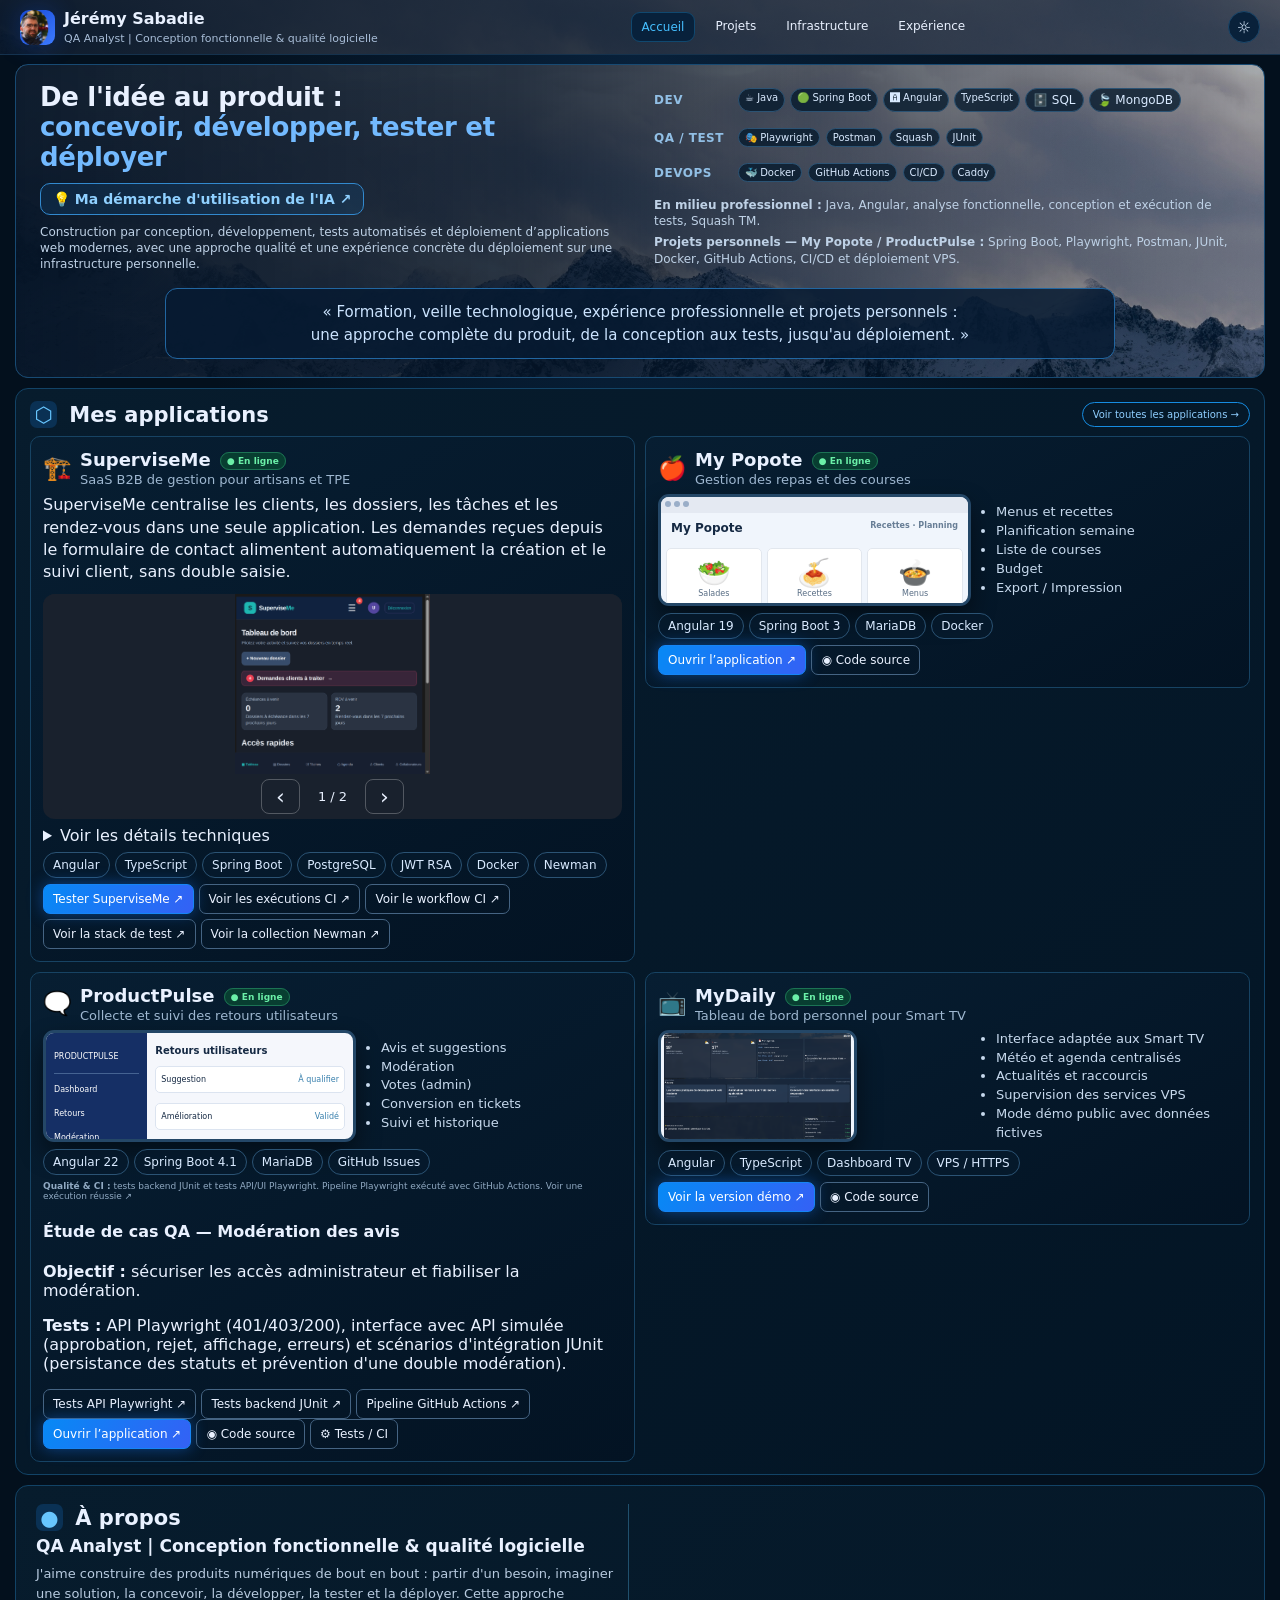
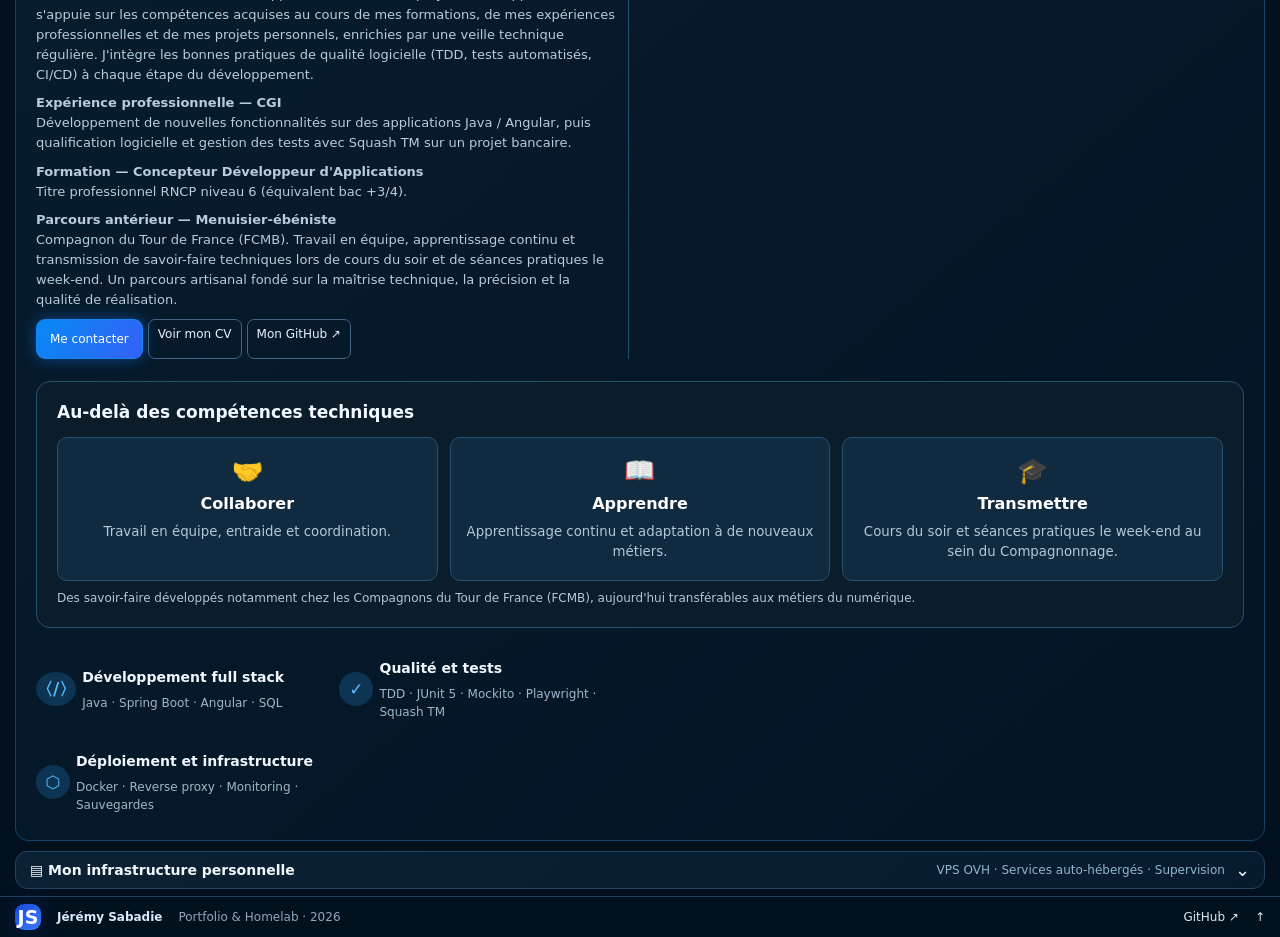
==== index.html @ 5abe95e7 "feat: add styled Formspree contact form" ====
<!doctype html>
<html lang="fr">

<head>
    <meta charset="utf-8">
    <meta name="viewport" content="width=device-width, initial-scale=1">
    <title>Jérémy Sabadie · Portfolio & Homelab</title>
    <link rel="stylesheet" href="style.css">
</head>

<body>

    <!-- ==================== EN-TÊTE ==================== -->

    <header class="top">

        <a class="identity" href="#accueil">
            <b class="logo"><img src="assets/photo-cv.png" alt="Portrait de Jérémy Sabadie" style="display:block;width:100%;height:100%;object-fit:cover;border-radius:inherit"></b>
            <span>
                <strong>Jérémy Sabadie</strong>
                <small>QA Analyst | Conception fonctionnelle &amp; qualité logicielle</small>
            </span>
        </a>

        <nav>
            <a class="active" href="#accueil">Accueil</a>
            <a href="#projets">Projets</a>
            <a href="#infra">Infrastructure</a>
            <a href="#apropos">Expérience</a>
        </nav>

        <button id="theme" class="theme"
                aria-label="Changer le thème">☼</button>

    </header>

    <main>

        <!-- ==================== PRÉSENTATION ==================== -->

        <section id="accueil" class="hero">

            <div class="hero-copy"><div class="hero-intro">

                <h1>
    De l'idée au produit :<br>
    <em>concevoir, développer, tester et déployer</em>
</h1>

<button type="button" class="ai-policy-link" id="open-ai-policy">
    💡 Ma démarche d'utilisation de l'IA ↗
</button>


                <p>
                    Construction par conception, développement, tests automatisés
                    et déploiement d’applications web modernes, avec une approche
                    qualité et une expérience concrète du déploiement sur une infrastructure personnelle.
                </p>


            </div></div>

<div class="hero-expertise">
<div class="skills-groups">

    <div class="skills-row">
        <strong>DEV</strong>
        <div class="chips">
            <span>☕ Java</span>
            <span>🟢 Spring Boot</span>
            <span>🅰 Angular</span>
            <span>TypeScript</span>
        <span class="chip">🗄️ SQL</span><span class="chip">🍃 MongoDB</span></div>
    </div>

    <div class="skills-row">
        <strong>QA / TEST</strong>
        <div class="chips">
            <span>🎭 Playwright</span>
            <span>Postman</span>
            <span>Squash</span>
            <span>JUnit</span>
        </div>
    </div>

    <div class="skills-row">
        <strong>DEVOPS</strong>
        <div class="chips">
            <span>🐳 Docker</span>
            <span>GitHub Actions</span>
            <span>CI/CD</span>
            <span>Caddy</span>
        </div>
    </div>

</div>

                <div class="skills-context"><p><strong>En milieu professionnel :</strong> Java, Angular, analyse fonctionnelle, conception et exécution de tests, Squash TM.</p><p><strong>Projets personnels — My Popote / ProductPulse :</strong> Spring Boot, Playwright, Postman, JUnit, Docker, GitHub Actions, CI/CD et déploiement VPS.</p></div>
</div>

            <blockquote>
    « Formation, veille technologique, expérience professionnelle et projets personnels : une approche complète du produit, de la conception aux tests, jusqu'au déploiement. »
</blockquote>

        </section>

        <!-- ==================== APPLICATIONS ==================== -->

        <section id="projets" class="panel">

            <div class="section-head">

                <h2>
                    <span class="symbol">⬡</span>
                    Mes applications
                </h2>

                <a class="outline" href="#projets">
                    Voir toutes les applications →
                </a>

            </div>

            <div class="projects">

                <!-- ---------- SUPERVISEME ---------- -->

                <article class="project superviseme-project">

                    <div class="project-title">
                        <span class="project-icon">🏗️</span>
                        <div>
                            <h3>SuperviseMe <span class="status">● En ligne</span></h3>
                            <p>SaaS B2B de gestion pour artisans et TPE</p>
                        </div>
                    </div>

                    <p class="superviseme-description">
                        SuperviseMe centralise les clients, les dossiers,
                        les tâches et les rendez-vous dans une seule application.
                        Les demandes reçues depuis le formulaire de contact
                        alimentent automatiquement la création et le suivi client,
                        sans double saisie.
                    </p>

                    <div class="superviseme-carousel"
                         aria-label="Captures de SuperviseMe">

                        <div class="superviseme-slides">
                            <img src="superviseme-dashboard.png"
                                 alt="Tableau de bord SuperviseMe avec notifications et demandes clients"
                                 loading="lazy">

                            <img src="superviseme-kanban.png"
                                 alt="Suivi Kanban des dossiers SuperviseMe"
                                 loading="lazy">
                        </div>

                        <div class="superviseme-carousel-controls">
                            <button type="button" class="superviseme-prev"
                                    aria-label="Capture précédente">‹</button>
                            <span class="superviseme-counter">1 / 2</span>
                            <button type="button" class="superviseme-next"
                                    aria-label="Capture suivante">›</button>
                        </div>
                    </div>

                    <div class="project-content">
                        <details class="superviseme-details">
    <summary>Voir les détails techniques</summary>
                            <strong>Fonctionnalités</strong>
                            <ul>
                                <li>Gestion des clients, dossiers et tâches</li>
                                <li>Kanban et suivi des activités</li>
                                <li>Collaborateurs, affectations et agenda</li>
                                <li>Notifications et demandes de contact</li>
                                <li>Création automatique des fiches clients depuis le formulaire</li>
                            </ul>

                            <strong>Méthodologie et qualité</strong>
                            <ul>
                                <li>Approche Mobile First</li>
                                <li>TDD et tests unitaires avec JUnit / Mockito</li>
                                <li>CI GitHub Actions : tests automatisés et intégration Docker</li>
                            </ul>

                            <strong>Architecture et sécurité</strong>
                            <ul>
                                <li>Architecture hexagonale et Repository Pattern</li>
                                <li>Master-Detail View</li>
                                <li>Authentification JWT RSA et gestion des rôles</li>
                            </ul>
                        </details>
                    </div>

                    <div class="chips">
                        <span>Angular</span>
                        <span>TypeScript</span>
                        <span>Spring Boot</span>
                        <span>PostgreSQL</span>
                        <span>JWT RSA</span>
                        <span>Docker</span>
                        <span>Newman</span>
                    </div>

                    <div class="actions">
                        <a class="primary"
                           href="https://demo.superviseme.atelier-du-dev.fr/login"
                           target="_blank" rel="noopener noreferrer">
                            Tester SuperviseMe ↗
                        </a>

                        <a href="https://github.com/Jeremy-Sabadie/SuperviseMe/actions"
                           target="_blank" rel="noopener noreferrer">
                            Voir les exécutions CI ↗
                        </a>

                        <a href="https://github.com/Jeremy-Sabadie/SuperviseMe/blob/develop/.github/workflows/ci.yml"
                           target="_blank" rel="noopener noreferrer">
                            Voir le workflow CI ↗
                        </a>

                        <a href="https://github.com/Jeremy-Sabadie/SuperviseMe/blob/develop/compose.ci.yaml"
                           target="_blank" rel="noopener noreferrer">
                            Voir la stack de test ↗
                        </a>
                        <a href="https://github.com/Jeremy-Sabadie/SuperviseMe/blob/develop/tests/newman/superviseme.postman_collection.json"
                           target="_blank" rel="noopener noreferrer">
                            Voir la collection Newman ↗
                        </a>
                    </div>

                </article>

<!-- ---------- MY POPOTE ---------- -->

                <article class="project">

                    <div class="project-title">

                        <span class="project-icon">🍎</span>

                        <div>
                            <h3>
                                My Popote
                                <span class="status">● En ligne</span>
                            </h3>
                            <p>Gestion des repas et des courses</p>
                        </div>

                    </div>

                    <div class="project-content">

                        <div class="preview popote">

                            <div class="fakebar">
                                <i></i>
                                <i></i>
                                <i></i>
                            </div>

                            <div class="fake-title">
                                My Popote
                                <span>Recettes · Planning</span>
                            </div>

                            <div class="food-grid">

                                <div>
                                    🥗
                                    <small>Salades</small>
                                </div>

                                <div>
                                    🍝
                                    <small>Recettes</small>
                                </div>

                                <div>
                                    🍲
                                    <small>Menus</small>
                                </div>

                            </div>

                            <div class="fake-line"></div>
                            <div class="fake-line short"></div>

                        </div>

                        <ul>
                            <li>Menus et recettes</li>
                            <li>Planification semaine</li>
                            <li>Liste de courses</li>
                            <li>Budget</li>
                            <li>Export / Impression</li>
                        </ul>

                    </div>

                    <div class="chips">
                        <span>Angular 19</span>
                        <span>Spring Boot 3</span>
                        <span>MariaDB</span>
                        <span>Docker</span>
                    </div>



                <div class="actions">

                        <a
                            class="primary"
                            href="https://my-popote.duckdns.org"
                            target="_blank"
                            rel="noopener"
                        >
                            Ouvrir l’application ↗
                        </a>

                        <a
                            href="https://github.com/Jeremy-Sabadie/my_popote"
                            target="_blank"
                            rel="noopener"
                        >
                            ◉ Code source
                        </a>

                    </div>

                </article>

                <!-- ---------- PRODUCTPULSE ---------- -->

                <article class="project">

                    <div class="project-title">

                        <span class="project-icon">🗨️</span>

                        <div>
                            <h3>
                                ProductPulse
                                <span class="status">● En ligne</span>
                            </h3>
                            <p>Collecte et suivi des retours utilisateurs</p>
                        </div>

                    </div>

                    <div class="project-content">

                        <div class="preview pulse">

                            <aside>
                                PRODUCTPULSE
                                <hr>
                                Dashboard<br>
                                Retours<br>
                                Modération<br>
                                Tickets
                            </aside>

                            <div class="pulse-main">

                                <strong>Retours utilisateurs</strong>

                                <div class="pulse-item">
                                    Suggestion
                                    <span>À qualifier</span>
                                </div>

                                <div class="pulse-item">
                                    Amélioration
                                    <span>Validé</span>
                                </div>

                                <div class="pulse-item">
                                    Signalement
                                    <span>À traiter</span>
                                </div>

                            </div>

                        </div>

                        <ul>
                            <li>Avis et suggestions</li>
                            <li>Modération</li>
                            <li>Votes (admin)</li>
                            <li>Conversion en tickets</li>
                            <li>Suivi et historique</li>
                        </ul>

                    </div>

                    <div class="chips">
                        <span>Angular 22</span>
                        <span>Spring Boot 4.1</span>
                        <span>MariaDB</span>
                        <span>GitHub Issues</span>
                    </div>

                                        <p class="note">
                        <strong>Qualité &amp; CI :</strong>
                        tests backend JUnit et tests API/UI Playwright.
                        Pipeline Playwright exécuté avec GitHub Actions.
                        <a href="https://github.com/Jeremy-Sabadie/productPulse/actions/runs/40211682278"
                           target="_blank" rel="noopener noreferrer">
                            Voir une exécution réussie ↗
                        </a>
                    </p>

<div id="productpulse-qa-case">
    <h4>Étude de cas QA — Modération des avis</h4>
    <p><strong>Objectif :</strong> sécuriser les accès administrateur et fiabiliser la modération.</p>
    <p><strong>Tests :</strong> API Playwright (401/403/200), interface avec API simulée
    (approbation, rejet, affichage, erreurs) et scénarios d'intégration JUnit
    (persistance des statuts et prévention d'une double modération).</p>
</div>

<div class="actions" id="productpulse-qa-proofs">
    <a href="https://github.com/Jeremy-Sabadie/productPulse/blob/main/frontEnd/tests/api/feedback-admin.spec.ts" target="_blank" rel="noopener noreferrer">Tests API Playwright ↗</a>
    <a href="https://github.com/Jeremy-Sabadie/productPulse/blob/main/backend/src/test/java/com/product_pulse/product_pulseAPI/feedback/service/FeedbackServiceTest.java" target="_blank" rel="noopener noreferrer">Tests backend JUnit ↗</a>
    <a href="https://github.com/Jeremy-Sabadie/productPulse/blob/develop/.github/workflows/playwright.yml" target="_blank" rel="noopener noreferrer">Pipeline GitHub Actions ↗</a>
</div>

                    <div class="actions">

                        <a
                            class="primary"
                            href="https://my-popote.duckdns.org/productpulse/"
                            target="_blank"
                            rel="noopener"
                        >
                            Ouvrir l’application ↗
                        </a>

                        <a
                            href="https://github.com/Jeremy-Sabadie/productPulse"
                            target="_blank"
                            rel="noopener"
                        >
                            ◉ Code source
                        </a>

                        <a
                            href="https://github.com/Jeremy-Sabadie/productPulse/actions"
                            target="_blank"
                            rel="noopener"
                        >
                            ⚙ Tests / CI
                        </a>

                    </div>

                </article>

                <!-- ---------- MYDAILY ---------- -->

                <article class="project">
                    <div class="project-title">
                        <span class="project-icon">📺</span>
                        <div>
                            <h3>
                                MyDaily
                                <span class="status">● En ligne</span>
                            </h3>
                            <p>Tableau de bord personnel pour Smart TV</p>
                        </div>
                    </div>

                    <div class="project-content">
                        <div class="preview mydaily-preview">
                            <img
                                src="assets/mydaily-preview.png"
                                alt="Capture du tableau de bord MyDaily en mode démonstration"
                                loading="lazy"
                            >
                        </div>

                        <ul>
                            <li>Interface adaptée aux Smart TV</li>
                            <li>Météo et agenda centralisés</li>
                            <li>Actualités et raccourcis</li>
                            <li>Supervision des services VPS</li>
                            <li>Mode démo public avec données fictives</li>
                        </ul>
                    </div>

                    <div class="chips">
                        <span>Angular</span>
                        <span>TypeScript</span>
                        <span>Dashboard TV</span>
                        <span>VPS / HTTPS</span>
                    </div>

                    <div class="actions">
                        <a class="primary"
                           href="https://my-home-vps.duckdns.org/my-daily/demo/"
                           target="_blank"
                           rel="noopener">
                            Voir la version démo ↗
                        </a>

                        <a href="https://github.com/Jeremy-Sabadie/My_daily"
                           target="_blank"
                           rel="noopener">
                            ◉ Code source
                        </a>
                    </div>
                </article>

            </div>

        </section>

        <!-- ==================== À PROPOS ==================== -->

        <section id="apropos" class="panel about">

            <div>

                <h2>
                    <span class="symbol">●</span>
                    À propos
                </h2>

                <h3>QA Analyst | Conception fonctionnelle &amp; qualité logicielle</h3>

                <p>
                    J'aime construire des produits numériques de bout en bout :
                    partir d'un besoin, imaginer une solution, la concevoir,
                    la développer, la tester et la déployer.

                    Cette approche s'appuie sur les compétences acquises au cours
                    de mes formations, de mes expériences professionnelles et
                    de mes projets personnels, enrichies par une veille
                    technique régulière.

                    J'intègre les bonnes pratiques de qualité logicielle
                    (TDD, tests automatisés, CI/CD) à chaque étape
                    du développement.
                </p>

                <p>
                    <strong>Expérience professionnelle — CGI</strong><br>
                    Développement de nouvelles fonctionnalités sur des applications Java / Angular,
                    puis qualification logicielle et gestion des tests
                    avec Squash TM sur un projet bancaire.
                </p>

                <p>
                    <strong>Formation — Concepteur Développeur d'Applications</strong><br>
                    Titre professionnel RNCP niveau 6 (équivalent bac +3/4).
                </p>

                <p>
                    <strong>Parcours antérieur — Menuisier-ébéniste</strong><br>
                    Compagnon du Tour de France (FCMB).
    Travail en équipe, apprentissage continu et transmission
    de savoir-faire techniques lors de cours du soir
    et de séances pratiques le week-end.
                    Un parcours artisanal fondé sur la maîtrise technique,
                    la précision et la qualité de réalisation.
                </p>

                <div class="actions">
<button type="button" class="primary contact-trigger" id="open-contact">
    Me contacter
</button>
<a href="cv.html">Voir mon CV</a>

                    <a
                        href="https://github.com/Jeremy-Sabadie"
                        target="_blank"
                        rel="noopener"
                    >
                        Mon GitHub ↗
                    </a>

                </div>



            </div>

            <!-- ---------- COMPÉTENCES HUMAINES ---------- -->
<section class="human-skills">
  <h3>Au-delà des compétences techniques</h3>
  <div class="human-skills-grid">
    <article>
      <span class="human-icon">🤝</span>
      <strong>Collaborer</strong>
      <small>Travail en équipe, entraide et coordination.</small>
    </article>
    <article>
      <span class="human-icon">📖</span>
      <strong>Apprendre</strong>
      <small>Apprentissage continu et adaptation à de nouveaux métiers.</small>
    </article>
    <article>
      <span class="human-icon">🎓</span>
      <strong>Transmettre</strong>
      <small>Cours du soir et séances pratiques le week-end au sein du Compagnonnage.</small>
    </article>
  </div>
  <p>Des savoir-faire développés notamment chez les Compagnons du Tour de France (FCMB), aujourd'hui transférables aux métiers du numérique.</p>
</section>

<!-- ---------- COMPÉTENCES ET MÉTHODE ---------- -->

            <div class="method">

                <div>
                    <b>〈/〉</b>
                    <p>
                        <strong>Développement full stack</strong>
                        <small>Java · Spring Boot · Angular · SQL</small>
                    </p>
                </div>

                <div>
                    <b>✓</b>
                    <p>
                        <strong>Qualité et tests</strong>
                        <small>
                            TDD · JUnit 5 · Mockito · Playwright · Squash TM
                        </small>
                    </p>
                </div>

                <div>
                    <b>⬡</b>
                    <p>
                        <strong>Déploiement et infrastructure</strong>
                        <small>
                            Docker · Reverse proxy · Monitoring · Sauvegardes
                        </small>
                    </p>
                </div>

              

            </div>

        </section>

        <!-- ==================== INFRASTRUCTURE REPLIABLE ==================== -->

        <details id="infra" class="infra-details">

            <summary class="infra-toggle">
                <span class="infra-toggle-label">
                    ▤ Mon infrastructure personnelle
                </span>
                <span class="infra-toggle-hint">
                    VPS OVH · Services auto-hébergés · Supervision
                </span>
                <span class="infra-toggle-chevron" aria-hidden="true">⌄</span>
            </summary>

            <!-- ==================== INFRASTRUCTURE ==================== -->

            <section class="panel">

                <div class="section-head">

                    <div>
                        <h2>
                            <span class="symbol">▤</span>
                            Mon infrastructure
                        </h2>

                        <p>
                            VPS OVH — Services auto-hébergés et supervision
                        </p>
                    </div>

                    <span class="outline muted-btn">
                        Infrastructure personnelle
                    </span>

                </div>

                <div class="services">

                    <div>
                        <b>🏗️</b>
                        <strong>SuperviseMe</strong>
                        <small>SaaS artisans · Docker</small>
                    </div>


                    <div>
                        <b>☁</b>
                        <strong>MyTransfert</strong>
                        <small>SFTPGo</small>
                    </div>

                    <div>
                        <b>▦</b>
                        <strong>Rappel RDV</strong>
                        <small>:8083</small>
                    </div>

                    <div>
                        <b>🤖</b>
                        <strong>IA locale</strong>
                        <small>:8087</small>
                    </div>

                    <div>
                        <b>▤</b>
                        <strong>Paperless</strong>
                        <small>:8085</small>
                    </div>

                    <div>
                        <b>◉</b>
                        <strong>Monitoring</strong>
                        <small>Uptime Kuma</small>
                    </div>

                    <div>
                        <b>➤</b>
                        <strong>Notifications</strong>
                        <small>ntfy</small>
                    </div>

                    <div>
                        <b>▣</b>
                        <strong>Administration</strong>
                        <small>Portainer</small>
                    </div>

                </div>

            </section>

            <!-- ==================== INFRASTRUCTURE & SUPERVISION ==================== -->

            <div class="system-grid">
                <section class="panel">
                    <h3>⚙ Infrastructure &amp; supervision</h3>
                    <p class="note">
                        Infrastructure personnelle auto-hébergée sur un VPS OVH,
                        avec déploiement, supervision et sauvegardes.
                    </p>

                    <div class="availability">
                        <div>
                            <b>🖥️</b>
                            <strong>Infrastructure</strong>
                            <small>VPS OVH · Docker · Reverse proxy HTTPS</small>
                        </div>

                        <div>
                            <b>📡</b>
                            <strong>Supervision</strong>
                            <small>Uptime Kuma · Surveillance des services</small>
                        </div>

                        <div>
                            <b>💾</b>
                            <strong>Sauvegardes</strong>
                            <small>Sauvegardes automatisées des bases de données</small>
                        </div>
                    </div>
                </section>
            </div>

        </details>

    </main>

    <!-- ==================== PIED DE PAGE ==================== -->

    <footer>

        <b class="logo">JS</b>

        <strong>Jérémy Sabadie</strong>

        <span>Portfolio & Homelab · 2026</span>

        <a
            href="https://github.com/Jeremy-Sabadie"
            target="_blank"
            rel="noopener"
        >
            GitHub ↗
        </a>

        <a href="#accueil">↑</a>

    </footer>

<!-- Fenêtre popup : politique d'utilisation de l'IA -->
<dialog id="ai-policy-modal" class="ai-modal"
        aria-labelledby="ai-modal-title">

    <div class="ai-modal-header">
        <h2 id="ai-modal-title">
            💡 Ma démarche d'utilisation de l'IA
        </h2>

        <button type="button"
                class="ai-modal-close"
                id="close-ai-policy"
                aria-label="Fermer la fenêtre">
            ✕
        </button>
    </div>

    <p class="ai-modal-subtitle">
        Transparence sur la réalisation de mes projets
    </p>

   <p class="ai-modal-text">
    En complément des compétences acquises au cours de mes formations,
    expériences professionnelles et projets personnels, j’utilise l’IA
    comme assistant pour gagner en productivité et continuer à progresser.

    L’IA intervient sous ma direction et ma responsabilité :
    je conserve la maîtrise de la conception, des décisions techniques,
    de la vérification du code, des tests et de la sécurité.
</p>

    <div class="ai-modal-footer">
        <button type="button"
                class="ai-modal-dismiss"
                id="dismiss-ai-policy">
            Fermer
        </button>
    </div>
</dialog>


<!-- Formulaire de contact -->
<dialog id="contact-modal" class="contact-modal"
        aria-labelledby="contact-modal-title">
  <div class="contact-modal-header">
    <div>
      <h2 id="contact-modal-title">Me contacter</h2>
      <p>Une opportunité professionnelle ? Échangeons !</p>
    </div>
    <button type="button" id="close-contact"
            class="contact-close" aria-label="Fermer">×</button>
  </div>

  <form id="portfolio-contact-form"
        action="https://formspree.io/f/xwlobnan"
        method="POST">
    <label for="contact-name">Nom et prénom *</label>
    <input id="contact-name" name="name" type="text"
           autocomplete="name" required maxlength="120">

    <label for="contact-email">Adresse e-mail *</label>
    <input id="contact-email" name="email" type="email"
           autocomplete="email" required maxlength="254">

    <label for="contact-company">Entreprise</label>
    <input id="contact-company" name="company" type="text"
           autocomplete="organization" maxlength="120">

    <label for="contact-message">Votre message *</label>
    <textarea id="contact-message" name="message"
              rows="5" required maxlength="5000"></textarea>

    <div class="contact-honeypot" aria-hidden="true">
      <label for="contact-website">Site web</label>
      <input id="contact-website" name="_gotcha" type="text"
             tabindex="-1" autocomplete="off">
    </div>

    <p id="contact-feedback" role="status" aria-live="polite"></p>

    <button type="submit" class="contact-submit">
      Envoyer mon message
    </button>
  </form>

  <p class="contact-privacy">
    Vos informations sont utilisées uniquement pour répondre à votre
    demande. Envoi traité par Formspree.
  </p>
</dialog>

<script src="script.js"></script>

</body>

</html>
---- style.css ----
:root {
  font-family: Inter, system-ui, -apple-system, 'Segoe UI', sans-serif;
  color: #e9f1ff;
  background: #03101d;
  scroll-behavior: smooth;
}

* { box-sizing: border-box; }

body {
  margin: 0;
  background: radial-gradient(ellipse at 50% 0, #08213b 0, #03101d 48%);
  min-height: 100vh;
}

a { color: inherit; text-decoration: none; }
button { font: inherit; }

main, .top, footer {
  max-width: 1440px;
  margin: auto;
}

.top {
  display: flex;
  align-items: center;
  justify-content: space-between;
  gap: 22px;
  padding: 20px 28px;
  border-bottom: 1px solid #15324d;
}

.identity { display: flex; gap: 15px; align-items: center; }

.logo {
  display: grid;
  place-items: center;
  background: linear-gradient(140deg, #174ad8, #3d7aff);
  box-shadow: 0 0 24px #1351f144;
  border-radius: 9px;
  width: 48px;
  height: 48px;
  font-size: 19px;
  color: #fff;
}

.identity span { display: grid; gap: 4px; }
.identity small { color: #a8bdd7; font-size: 14px; }
.top nav { display: flex; gap: 10px; }

.top nav a {
  font-size: 14px;
  padding: 12px 17px;
  border-radius: 9px;
}

.top nav a:hover, .top nav .active {
  color: #45bfff;
  background: #08213b;
  border: 1px solid #10486f;
}

.theme {
  background: #09213a;
  border: 1px solid #1a466a;
  color: #d5e7fa;
  border-radius: 50%;
  height: 42px;
  width: 42px;
  cursor: pointer;
}

main { padding: 14px 20px 0; }

.hero {
  position: relative;
  overflow: hidden;
  min-height: 300px;
  border: 1px solid #174a73;
  border-radius: 22px;
  padding: 38px 38px 26px;
  display: flex;
  align-items: center;
  justify-content: space-between;
  gap: 20px;
  background:
    linear-gradient(90deg, #061b30 0%, #08243b 38%, #09253b99 70%),
    radial-gradient(ellipse at 85% 20%, #416b91, #061426 65%);
}

.hero::before {
  content: '';
  position: absolute;
  inset: 0;
  background:
    linear-gradient(0deg, #041324cc, transparent 50%),
    linear-gradient(155deg, transparent 45%, #1d3d5d 46%, #0d263d 52%, transparent 53%),
    linear-gradient(145deg, transparent 55%, #375e7c 56%, #122f47 65%, transparent 66%);
  opacity: .75;
  pointer-events: none;
}

.hero-copy, .hero blockquote { position: relative; z-index: 1; }
.hero-copy { max-width: 650px; }

.hero h1 {
  font-size: clamp(28px, 3vw, 45px);
  line-height: 1.2;
  margin: 0 0 15px;
  letter-spacing: -1px;
}

.hero em { font-style: normal; color: #73baff; }

.hero p {
  font-size: 17px;
  line-height: 1.5;
  color: #bed1e6;
  max-width: 570px;
}

.hero blockquote {
  border: 1px solid #2166a1;
  background: #061b32d9;
  padding: 24px;
  border-radius: 12px;
  max-width: 350px;
  font-size: 16px;
  line-height: 1.6;
  margin: 80px 0 0;
  color: #cce4ff;
}

.chips {
  display: flex;
  flex-wrap: wrap;
  gap: 8px;
  margin-top: 18px;
}

.chips span {
  border: 1px solid #2b5374;
  background: #061a2dc9;
  border-radius: 22px;
  padding: 7px 11px;
  font-size: 12px;
  color: #d9eaff;
}

.panel {
  background: linear-gradient(140deg, #071c2d, #031525);
  border: 1px solid #124366;
  border-radius: 19px;
  padding: 20px;
  margin-top: 18px;
}

.section-head {
  display: flex;
  justify-content: space-between;
  align-items: center;
  gap: 20px;
  margin-bottom: 18px;
}

.section-head h2, .about h2 { margin: 0; font-size: 26px; }
.section-head p { color: #aabed5; margin: 8px 0; }

.symbol {
  display: inline-grid;
  place-items: center;
  width: 45px;
  height: 45px;
  background: #0a3154;
  border-radius: 12px;
  color: #67c6ff;
  margin-right: 10px;
}

.outline {
  border: 1px solid #168ce1;
  border-radius: 24px;
  padding: 12px 18px;
  color: #8fceff;
  font-size: 13px;
  white-space: nowrap;
}

.projects {
  display: grid;
  grid-template-columns: 1fr 1fr;
  gap: 18px;
}

.project {
  min-width: 0;
  background: linear-gradient(150deg, #071e32, #031323);
  border: 1px solid #174363;
  border-radius: 13px;
  padding: 20px;
}

.project-title { display: flex; align-items: center; gap: 17px; }
.project-icon { font-size: 42px; }
.project-title h3 { font-size: 21px; margin: 0 0 6px; }
.project-title p { margin: 0; color: #9fb8d1; }

.status {
  font-size: 11px;
  color: #6bf0a8;
  background: #083e31;
  border: 1px solid #1c7354;
  padding: 6px 10px;
  border-radius: 18px;
  margin-left: 8px;
  vertical-align: middle;
  white-space: nowrap;
}

.project-content {
  display: grid;
  grid-template-columns: 1.2fr .8fr;
  gap: 18px;
  align-items: center;
  margin: 22px 0;
}

.preview {
  border: 5px solid #244767;
  border-radius: 11px;
  height: 178px;
  background: #f0f5fc;
  color: #152943;
  overflow: hidden;
  box-shadow: 0 12px 25px #0007;
}

.fakebar {
  height: 16px;
  background: #e4e9f2;
  padding: 4px;
  display: flex;
  gap: 3px;
}

.fakebar i {
  width: 6px;
  height: 6px;
  border-radius: 50%;
  background: #9aaec8;
}

.fake-title { font-weight: 800; padding: 8px 10px; font-size: 12px; }
.fake-title span { font-size: 8px; float: right; color: #687e96; }

.food-grid {
  display: grid;
  grid-template-columns: repeat(3, 1fr);
  gap: 5px;
  padding: 5px;
}

.food-grid div {
  background: #fff;
  border: 1px solid #e2e7ee;
  border-radius: 5px;
  display: grid;
  text-align: center;
  font-size: 27px;
  padding: 8px 0;
}

.food-grid small { font-size: 8px; color: #586d84; }
.fake-line { background: #d4dce7; height: 7px; margin: 8px 10px; border-radius: 8px; }
.fake-line.short { width: 55%; }

.pulse { display: flex; background: #f5f7fc; }

.pulse aside {
  width: 33%;
  background: #152f65;
  color: white;
  padding: 12px 8px;
  font-size: 8px;
  line-height: 3;
}

.pulse aside hr { border: 0; border-top: 1px solid #456392; }
.pulse-main { flex: 1; padding: 12px 8px; font-size: 10px; }

.pulse-item {
  background: white;
  border: 1px solid #dce4f0;
  border-radius: 5px;
  margin-top: 10px;
  padding: 8px 5px;
  font-size: 8px;
}

.pulse-item span { float: right; color: #3980ad; }

.project-content ul {
  padding-left: 17px;
  margin: 0;
  color: #c7d9ed;
  line-height: 2.15;
  font-size: 13px;
}

.project .chips { margin: 14px 0; }
.actions { display: flex; flex-wrap: wrap; gap: 8px; }

.actions a, .disabled {
  padding: 12px 13px;
  border: 1px solid #456483;
  border-radius: 9px;
  font-size: 12px;
  white-space: nowrap;
}

.actions a.primary {
  background: linear-gradient(120deg, #0789f5, #3461f5);
  border-color: #1685f5;
  color: white;
  box-shadow: 0 0 16px #1375f477;
}

.disabled { opacity: .5; }

.services {
  display: grid;
  grid-template-columns: repeat(7, 1fr);
  gap: 12px;
}

.services > div {
  min-width: 0;
  border: 1px solid #1d5273;
  border-radius: 12px;
  background: #061b2e;
  min-height: 135px;
  display: flex;
  flex-direction: column;
  align-items: center;
  justify-content: center;
  gap: 7px;
  position: relative;
  text-align: center;
  padding: 8px;
}

.services > div::after {
  content: '';
  width: 8px;
  height: 8px;
  background: #35eaa2;
  border-radius: 50%;
  position: absolute;
  right: 11px;
  top: 11px;
  box-shadow: 0 0 8px #35eaa2;
}

.services b { font-size: 32px; color: #6aabff; }
.services strong { font-size: 13px; }
.services small { color: #9db6d0; }

.system-grid {
  display: grid;
  grid-template-columns: 1.2fr .8fr;
  gap: 18px;
}

.system-grid .panel { margin-top: 18px; }
.system-grid h3 { margin: 0 0 14px; }
.note { color: #90a9c2; font-size: 12px; }

.metrics, .availability {
  display: grid;
  grid-template-columns: repeat(3, 1fr);
  gap: 10px;
}

.metrics > div, .availability > div {
  background: #071d30;
  border: 1px solid #174466;
  border-radius: 10px;
  padding: 18px 12px;
  display: flex;
  flex-direction: column;
  gap: 9px;
}

.metrics strong { font-size: 12px; color: #9bb8d2; }
.metrics span { font-size: 20px; font-weight: 700; }
.metrics i { height: 6px; border-radius: 6px; background: #183e59; }
.availability > div { text-align: center; align-items: center; }
.availability b { color: #55e5b4; font-size: 25px; }
.availability small { font-size: 11px; color: #b4c7d9; }

.about {
  display: grid;
  grid-template-columns: 1.1fr 1fr;
  gap: 30px;
  padding: 30px;
}

.about > div:first-child {
  padding-right: 30px;
  border-right: 1px solid #20506d;
}

.about h3 { font-size: 19px; }
.about p { line-height: 1.6; color: #b8cbe0; }
.method { display: grid; gap: 15px; }
.method > div { display: flex; gap: 15px; align-items: center; }

.method b {
  background: #0d3452;
  color: #5cbcff;
  display: grid;
  place-items: center;
  min-width: 46px;
  height: 46px;
  border-radius: 50%;
  font-size: 23px;
}

.method p { display: grid; gap: 5px; margin: 0; }
.method strong { color: #f2f7ff; }
.method small { color: #9fb5cd; line-height: 1.5; }

footer {
  padding: 22px 28px;
  display: flex;
  align-items: center;
  gap: 16px;
  color: #dbeafa;
  border-top: 1px solid #1b405d;
  margin-top: 18px;
  font-size: 12px;
}

footer .logo { width: 40px; height: 40px; }
footer span { color: #8da7c1; }
footer a:first-of-type { margin-left: auto; }
body.light { filter: invert(.88) hue-rotate(170deg); }

/* Tablette */
@media (max-width: 1100px) {
  .projects { grid-template-columns: 1fr; }
  .services { grid-template-columns: repeat(4, 1fr); }
}

/* Mobile */
@media (max-width: 720px) {
  .top { padding: 14px; flex-wrap: wrap; }
  .top nav { order: 3; width: 100%; overflow: auto; }
  .top nav a { padding: 9px; }
  .hero { padding: 26px 20px; display: block; }
  .hero blockquote { margin: 24px 0 0; }
  .hero p { font-size: 15px; }
  .section-head { align-items: flex-start; flex-direction: column; }
  .projects, .system-grid, .about { grid-template-columns: 1fr; }
  .project-content { grid-template-columns: 1fr; }
  .preview { height: 210px; }
  .services { grid-template-columns: repeat(2, 1fr); }
  .about > div:first-child {
    border-right: 0;
    border-bottom: 1px solid #20506d;
    padding: 0 0 22px;
  }
  footer { flex-wrap: wrap; }
  .section-head h2 { font-size: 23px; }
}

/* =====================================================
   DASHBOARD COMPACT — ÉCRANS PC
   Seuil corrigé pour les écrans dès 1101px
   ===================================================== */

@media (min-width: 1101px) {
  .top {
    max-width: 1600px;
    padding: 9px 20px;
    gap: 12px;
  }

  .top .logo {
    width: 35px;
    height: 35px;
    font-size: 14px;
  }

  .identity { gap: 9px; }
  .identity small { font-size: 11px; }
  .top nav a { padding: 7px 10px; font-size: 12px; }
  .theme { width: 32px; height: 32px; }

  main {
    max-width: 1600px;
    padding: 9px 15px 0;
    display: grid;
    grid-template-columns: minmax(0, 1fr) minmax(0, .95fr);
    gap: 9px;
    align-items: stretch;
  }

  main > * { min-width: 0; }

  .hero {
    grid-column: 1 / -1;
    min-height: 0;
    padding: 12px 20px;
    border-radius: 13px;
    gap: 12px;
  }

  .hero-copy { max-width: 1100px; }

  .hero h1 {
    font-size: clamp(19px, 1.7vw, 28px);
    line-height: 1.14;
    margin: 0 0 4px;
    letter-spacing: -.3px;
  }

  .hero p {
    font-size: 11px;
    line-height: 1.35;
    margin: 4px 0;
    max-width: none;
  }

  .hero blockquote {
    margin: 0;
    padding: 9px 12px;
    max-width: 285px;
    font-size: 11px;
    line-height: 1.4;
  }

  .chips { gap: 5px; margin-top: 7px; }
  .chips span { padding: 4px 8px; font-size: 10px; }

  .panel {
    margin: 0;
    padding: 10px 13px;
    border-radius: 13px;
  }

  .section-head { gap: 9px; margin-bottom: 8px; }
  .section-head h2, .about h2 { font-size: 17px; }
  .section-head p { font-size: 10px; margin: 3px 0; }

  .symbol {
    width: 27px;
    height: 27px;
    border-radius: 7px;
    margin-right: 5px;
  }

  .outline { padding: 6px 10px; font-size: 10px; }

  /* Projets côte à côte */
  #projets { grid-column: 1 / -1; }

  .projects {
    grid-template-columns: repeat(2, minmax(0, 1fr));
    gap: 9px;
  }

  .project { padding: 10px; border-radius: 10px; }
  .project-title { gap: 8px; }
  .project-icon { font-size: 23px; }
  .project-title h3 { font-size: 15px; margin-bottom: 2px; }
  .project-title p { font-size: 10px; }

  .status {
    font-size: 9px;
    padding: 3px 6px;
    margin-left: 3px;
  }

  .project-content {
    gap: 10px;
    margin: 9px 0;
    grid-template-columns: 1.1fr .9fr;
  }

  .preview { height: 112px; border-width: 3px; }

  .project-content ul {
    font-size: 10px;
    line-height: 1.7;
    padding-left: 15px;
  }

  .project .chips { margin: 7px 0; }
  .actions { gap: 5px; }

  .actions a, .disabled {
    padding: 6px 8px;
    font-size: 10px;
    border-radius: 7px;
  }

  /* Infrastructure */
  #infra { grid-column: 1 / -1; }

  .services {
    grid-template-columns: repeat(4, minmax(0, 1fr));
    gap: 5px;
  }

  .services > div {
    min-height: 61px;
    gap: 2px;
    padding: 4px;
    border-radius: 8px;
  }

  .services > div::after {
    width: 5px;
    height: 5px;
    top: 5px;
    right: 5px;
  }

  .services b { font-size: 17px; }
  .services strong { font-size: 10px; }
  .services small { font-size: 9px; }

  /* Supervision */
  .system-grid {
    grid-template-columns: repeat(2, minmax(0, 1fr));
    gap: 8px;
  }

  .system-grid .panel { margin: 0; padding: 10px; }
  .system-grid h3 { font-size: 12px; margin: 0 0 6px; }
  .note { font-size: 9px; margin: 4px 0; }

  .metrics, .availability {
    grid-template-columns: 1fr;
    gap: 4px;
  }

  .metrics > div, .availability > div {
    padding: 5px 8px;
    gap: 2px;
    border-radius: 7px;
  }

  .metrics strong, .availability small { font-size: 9px; }
  .metrics span, .availability b { font-size: 14px; }
  .metrics i { height: 3px; }

  /* Expérience et démarche */
  #apropos {
    grid-column: 1 / -1;
    padding: 10px 14px;
    gap: 14px;
    grid-template-columns: 1fr 1fr;
  }

  .about > div:first-child { padding-right: 12px; }
  .about h3 { font-size: 13px; margin: 5px 0; }

  .about p {
    font-size: 10px;
    line-height: 1.35;
    margin: 4px 0;
  }

  .method {
    grid-template-columns: repeat(2, minmax(0, 1fr));
    gap: 6px;
  }

  .method > div { gap: 6px; }

  .method b {
    min-width: 25px;
    height: 25px;
    font-size: 13px;
  }

  .method strong { font-size: 10px; }
  .method small { font-size: 9px; line-height: 1.2; }

  footer {
    max-width: 1600px;
    margin-top: 7px;
    padding: 7px 15px;
  }

  footer .logo { width: 26px; height: 26px; }
}

/* =====================================================
   INFRASTRUCTURE PERSONNELLE REPLIABLE
   ===================================================== */

.infra-details {
  min-width: 0;
  margin-top: 18px;
}

.infra-toggle {
  display: flex;
  align-items: center;
  gap: 14px;
  width: 100%;
  padding: 17px 22px;
  border: 1px solid #21445f;
  border-radius: 16px;
  background: linear-gradient(140deg, #0c2234, #061b2d);
  color: #f2f7fc;
  cursor: pointer;
  list-style: none;
  transition: border-color .2s, background .2s;
}

.infra-toggle::-webkit-details-marker {
  display: none;
}

.infra-toggle::marker {
  content: "";
}

.infra-toggle:hover,
.infra-toggle:focus-visible {
  border-color: #3699df;
  background: #102b42;
}

.infra-toggle:focus-visible {
  outline: 2px solid #3699df;
  outline-offset: 3px;
}

.infra-toggle-label {
  font-weight: 700;
  font-size: 1rem;
}

.infra-toggle-hint {
  margin-left: auto;
  color: #94b5cf;
  font-size: .86rem;
}

.infra-toggle-chevron {
  font-size: 1.5rem;
  line-height: 1;
  transition: transform .2s;
}

.infra-details[open] .infra-toggle-chevron {
  transform: rotate(180deg);
}

.infra-details[open] > .panel {
  margin-top: 14px;
}

.infra-details[open] > .system-grid {
  margin-top: 14px;
}

/* Version compacte sur PC */
@media (min-width: 1101px) {
  .infra-details {
    grid-column: 1 / -1;
    margin-top: 0;
  }

  .infra-toggle {
    padding: 9px 14px;
    border-radius: 12px;
    gap: 10px;
  }

  .infra-toggle-label {
    font-size: 12px;
  }

  .infra-toggle-hint {
    font-size: 10px;
  }

  .infra-toggle-chevron {
    font-size: 18px;
  }

  .infra-details[open] > .panel {
    margin-top: 9px;
  }

  .infra-details[open] > .system-grid {
    margin-top: 9px;
  }
}

/* Adaptation mobile */
@media (max-width: 720px) {
  .infra-toggle {
    padding: 14px 16px;
    flex-wrap: wrap;
    gap: 6px 12px;
  }

  .infra-toggle-hint {
    order: 3;
    width: 100%;
    margin-left: 0;
  }

  .infra-toggle-chevron {
    margin-left: auto;
  }
}

/* ============================================
   CORRECTIF LISIBILITÉ — PORTFOLIO PC
   ============================================ */

@media (min-width: 1101px) {

  /* Titres des sections */
  .section-head h2,
  .about h2 {
    font-size: 21px;
  }

  /* Présentation principale */
  .hero h1 {
    font-size: clamp(25px, 2.2vw, 34px);
    line-height: 1.2;
  }

  .hero p {
    font-size: 14px;
    line-height: 1.5;
  }

  .hero blockquote {
    font-size: 13px;
    line-height: 1.5;
  }

  /* Cartes My Popote et ProductPulse */
  .project-title h3 {
    font-size: 18px;
  }

  .project-title p {
    font-size: 13px;
  }

  .project-content ul {
    font-size: 13px;
    line-height: 1.8;
  }

  .project .chips span {
    font-size: 12px;
    padding: 5px 9px;
  }

  .actions a,
  .disabled {
    font-size: 12px;
    padding: 9px 12px;
  }

  /* Section À propos */
  .about h3 {
    font-size: 17px;
  }

  .about p {
    font-size: 13px;
    line-height: 1.55;
    margin: 8px 0;
  }

  /* Compétences et politique IA */
  .method {
    gap: 14px;
  }

  .method strong {
    font-size: 14px;
  }

  .method small {
    font-size: 12px;
    line-height: 1.5;
  }

  .method b {
    min-width: 34px;
    height: 34px;
    font-size: 17px;
  }

  /* Infrastructure repliable */
  .infra-toggle-label {
    font-size: 14px;
  }

  .infra-toggle-hint {
    font-size: 12px;
  }

  /* Espacement général */
  main {
    gap: 14px;
  }

  .panel {
    padding: 16px 18px;
  }

  .project {
    padding: 14px;
  }

  #apropos {
    padding: 18px 20px;
    gap: 22px;
  }

}


/* =====================================
   BOUTON ET POPUP — POLITIQUE IA
   ===================================== */

.ai-policy-link {
    display: inline-flex;
    align-items: center;
    margin: 12px 0;
    padding: 10px 16px;
    border: 1px solid #3289ce;
    border-radius: 10px;
    background: rgba(20, 94, 160, 0.18);
    color: #8fd0ff;
    font: inherit;
    font-size: 14px;
    font-weight: 600;
    cursor: pointer;
    transition: background .2s, border-color .2s;
}

.ai-policy-link:hover {
    background: rgba(30, 118, 195, 0.3);
    border-color: #80ceff;
}

.ai-policy-link:focus-visible {
    outline: 2px solid #8fd0ff;
    outline-offset: 3px;
}

/* Fenêtre modale */

.ai-modal {
    width: min(620px, calc(100% - 32px));
    max-height: 85vh;
    margin: auto;
    padding: 28px;
    border: 1px solid #4a9ce8;
    border-radius: 18px;
    background: #102338;
    color: #d7e8f7;
    box-shadow: 0 24px 80px rgba(0, 0, 0, .55);
    overflow-y: auto;
}

.ai-modal::backdrop {
    background: rgba(2, 10, 22, .82);
    backdrop-filter: blur(5px);
}

.ai-modal-header {
    display: flex;
    justify-content: space-between;
    align-items: flex-start;
    gap: 16px;
}

.ai-modal-header h2 {
    margin: 0;
    font-size: 22px;
    line-height: 1.3;
    color: #fff;
}

.ai-modal-close {
    flex-shrink: 0;
    padding: 7px 11px;
    border: 1px solid #345b7a;
    border-radius: 9px;
    background: #172f49;
    color: #fff;
    cursor: pointer;
}

.ai-modal-subtitle {
    margin: 12px 0 20px;
    color: #7fc8ff;
    font-size: 13px;
}

.ai-modal-text {
    margin: 0;
    font-size: 15px;
    line-height: 1.8;
}

.ai-modal-footer {
    display: flex;
    justify-content: flex-end;
    margin-top: 26px;
}

.ai-modal-dismiss {
    padding: 10px 22px;
    border: 0;
    border-radius: 9px;
    background: #2879ed;
    color: white;
    font: inherit;
    cursor: pointer;
}

.ai-modal-close:hover,
.ai-modal-dismiss:hover {
    filter: brightness(1.2);
}

@media (max-width: 600px) {
    .ai-modal {
        padding: 20px;
    }

    .ai-modal-header h2 {
        font-size: 19px;
    }

    .ai-modal-text {
        font-size: 14px;
    }
}

/* Pyrénées — bandeau supérieur du portfolio */
body:not(:has(.cv-container)) > .top {
  background:
    linear-gradient(90deg, rgba(5, 20, 38, .95), rgba(5, 20, 38, .65)),
    url("assets/pyrenees.jpg") center 45% / cover no-repeat;
}

/* Pyrénées — photographie dans l'accueil du portfolio */
/* Le bandeau conserve sa photographie définie plus haut. */

.hero {
  background:
    linear-gradient(
      90deg,
      rgba(5, 20, 38, .96) 0%,
      rgba(5, 20, 38, .85) 40%,
      rgba(5, 20, 38, .35) 100%
    ),
    url("assets/pyrenees.jpg") center 48% / cover no-repeat;
}

/* Supprime les anciens effets graphiques qui masquent la photo */
.hero::before {
  display: none;
}

/* Capture réelle MyDaily */
.mydaily-preview {
    overflow: hidden;
    padding: 0;
    aspect-ratio: 16 / 9;
}

.mydaily-preview img {
    display: block;
    width: 100%;
    height: 100%;
    object-fit: contain;
}

/* Technologies organisées par domaine */
.skills-groups {
    display: flex;
    flex-direction: column;
    gap: 10px;
    margin-top: 16px;
}

.skills-row {
    display: flex;
    align-items: center;
    gap: 12px;
}

.skills-row > strong {
    flex: 0 0 76px;
    color: #91bfe5;
    font-size: 12px;
    letter-spacing: .5px;
}

.skills-row .chips {
    display: flex;
    flex-wrap: wrap;
    gap: 8px;
    min-width: 0;
}

@media (max-width: 600px) {
    .skills-row {
        align-items: flex-start;
        flex-direction: column;
        gap: 6px;
    }

    .skills-row > strong {
        flex: none;
    }
}


/* Présentation compacte des compétences */
.hero .skills-groups {
    gap: 6px;
    margin-top: 10px;
}

.hero .skills-row {
    gap: 8px;
}

.hero .skills-row .chips {
    margin: 0;
    gap: 6px;
}

@media (max-width: 600px) {
    .hero .skills-row {
        gap: 3px;
    }

    .hero .skills-row > strong {
        margin: 0;
        line-height: 1.2;
    }

    .hero .skills-row .chips {
        gap: 5px;
    }
}

/* Responsive téléphone — mise en page sans débordement */
@media (max-width: 600px) {
    *, *::before, *::after {
        box-sizing: border-box;
    }

    html, body {
        width: 100%;
        margin: 0;
    }

    .top, main, footer {
        width: 100%;
        max-width: 100%;
        min-width: 0;
    }

    .top {
        display: flex;
        flex-wrap: wrap;
        gap: 12px;
        padding: 14px;
    }

    .top nav {
        order: 3;
        width: 100%;
        min-width: 0;
        display: flex;
        overflow-x: auto;
        gap: 8px;
    }

    .top nav a {
        flex-shrink: 0;
    }

    main > *, .panel, .hero, .hero-copy {
        min-width: 0;
        max-width: 100%;
    }

    .hero {
        display: flex;
        flex-direction: column;
        padding: 20px 16px;
        gap: 18px;
    }

    .hero h1 {
        font-size: clamp(24px, 7vw, 32px);
        line-height: 1.2;
        overflow-wrap: anywhere;
    }

    .hero-copy, .hero .skills-groups,
    .hero .skills-row .chips, .hero blockquote {
        width: 100%;
        min-width: 0;
        max-width: 100%;
    }

    .hero blockquote {
        margin: 0;
    }
}


/* FIX FINAL — affichage téléphone uniquement */
@media screen and (max-width: 720px) {
  html, body {
    width: 100%;
    max-width: 100%;
    margin: 0;
    overflow-x: clip;
  }

  *, *::before, *::after {
    box-sizing: border-box;
  }

  .top, main, footer {
    width: 100%;
    max-width: 100%;
    min-width: 0;
    margin-left: auto;
    margin-right: auto;
  }

  .top {
    display: flex;
    flex-wrap: wrap;
    padding: 12px;
  }

  .top nav {
    order: 3;
    width: 100%;
    max-width: 100%;
    overflow-x: auto;
  }

  .hero, .panel, #apropos {
    width: 100%;
    min-width: 0;
    max-width: 100%;
  }

  .hero {
    display: flex;
    flex-direction: column;
    padding: 18px 14px;
  }

  .hero-copy, .hero blockquote,
  .hero .skills-groups, .skills-row,
  .skills-row .chips {
    width: 100%;
    min-width: 0;
    max-width: 100%;
  }

  .hero h1 {
    font-size: clamp(23px, 6.5vw, 30px);
    overflow-wrap: anywhere;
  }

  .projects, .project, .project-content {
    min-width: 0;
    max-width: 100%;
  }

  .project-content {
    grid-template-columns: minmax(0, 1fr);
  }

  img {
    max-width: 100%;
  }
}

/* Compacter les badges DEV sur ordinateur */
@media (min-width: 1101px) {
    .hero .skills-row:first-child .chips {
        gap: 5px;
        flex-wrap: nowrap;
    }

    .hero .skills-row:first-child .chip {
        padding: 5px 8px;
        font-size: 12px;
        white-space: nowrap;
    }
}

/* Badges DEV : une ligne si l'espace est suffisant */
@media (min-width: 721px) {
    .hero .skills-row:first-child .chips {
        display: flex;
        flex-wrap: nowrap;
        gap: 5px;
        width: auto;
    }

    .hero .skills-row:first-child .chip {
        padding: 4px 7px;
        font-size: 12px;
        white-space: nowrap;
    }
}

/* Infrastructure & supervision : panneau unique */
.system-grid {
  grid-template-columns: minmax(0, 1fr);
}

.system-grid > .panel {
  min-width: 0;
}

.system-grid .availability {
  grid-template-columns: repeat(3, minmax(0, 1fr));
}

.system-grid .availability > div {
  min-width: 0;
  justify-content: center;
}

.system-grid .availability strong {
  font-size: 14px;
}

.system-grid .availability small {
  line-height: 1.5;
}

/* Adaptation mobile */
@media (max-width: 720px) {
  .system-grid .availability {
    grid-template-columns: 1fr;
  }
}


/* Compétences humaines — portfolio */
.human-skills {
  grid-column: 1 / -1;
  padding: 20px;
  background: #0b1c2b;
  border: 1px solid #24516f;
  border-radius: 14px;
}
.human-skills h3 {
  margin: 0 0 15px;
  color: #f0f7ff;
}
.human-skills-grid {
  display: grid;
  grid-template-columns: repeat(3, minmax(0, 1fr));
  gap: 12px;
}
.human-skills-grid article {
  display: flex;
  flex-direction: column;
  align-items: center;
  text-align: center;
  gap: 9px;
  padding: 18px 12px;
  background: #102a40;
  border: 1px solid #24516f;
  border-radius: 10px;
  min-width: 0;
}
.human-skills-grid .human-icon { font-size: 25px; }
.human-skills-grid strong { color: #fff; }
.human-skills-grid small {
  color: #b4c7d9;
  line-height: 1.5;
}
.human-skills > p {
  margin-bottom: 0;
  color: #b4c7d9;
  font-size: 12px;
}
@media (max-width: 720px) {
  .human-skills-grid { grid-template-columns: 1fr; }
  .human-skills { padding: 15px; }
}

/* AUDIT RH : responsive À propos */
@media (max-width: 720px) {
  #apropos {
    grid-template-columns: minmax(0, 1fr);
  }
  #apropos > * {
    min-width: 0;
    max-width: 100%;
  }
}

/* SUPERVISEME PREVIEW */
.preview.superviseme {
    background: linear-gradient(135deg, #102b3a, #174b58);
}
.superviseme-board {
    display: grid;
    grid-template-columns: repeat(3, minmax(0, 1fr));
    gap: 8px;
    margin-top: 18px;
}
.superviseme-board > div {
    min-width: 0;
    padding: 12px 6px;
    border: 1px solid rgba(255,255,255,.25);
    border-radius: 8px;
    background: rgba(255,255,255,.09);
    text-align: center;
}
.superviseme-board strong,
.superviseme-board small {
    display: block;
    color: #fff;
    font-size: 11px;
    overflow-wrap: anywhere;
}
.superviseme-board small {
    margin-top: 6px;
    opacity: .7;
}


/* Capture réelle SuperviseMe */
.preview.superviseme {
    overflow: hidden;
    padding: 0;
    background: #19212d;
}
.preview.superviseme img {
    display: block;
    width: 100%;
    height: 100%;
    min-height: 180px;
    object-fit: cover;
    object-position: top center;
}


/* SUPERVISEME CAROUSEL V2 */
.superviseme-description {
    margin: 12px 0 18px;
    line-height: 1.6;
}

.superviseme-carousel {
    width: 100%;
    min-width: 0;
    overflow: hidden;
    border-radius: 12px;
    background: #19212d;
}

.superviseme-slides {
    display: flex;
    transition: transform .3s ease;
}

.superviseme-slides img {
    display: block;
    flex: 0 0 100%;
    width: 100%;
    min-width: 0;
    height: 280px;
    object-fit: contain;
    background: #19212d;
}

.superviseme-carousel-controls {
    display: flex;
    align-items: center;
    justify-content: center;
    gap: 18px;
    padding: 10px;
}

.superviseme-carousel-controls button {
    cursor: pointer;
    border: 1px solid rgba(255,255,255,.25);
    border-radius: 8px;
    padding: 4px 14px;
    background: transparent;
    color: inherit;
    font-size: 22px;
}

.superviseme-counter {
    font-size: 13px;
}

@media (max-width: 600px) {
    .superviseme-slides img {
        height: 220px;
    }
}


/* TEST COMPACT DESKTOP - PORTFOLIO */
/* Réversible : sauvegarde style.css.avant-test-compact */

@media screen and (min-width: 1101px) {

  main {
    gap: 10px;
  }

  .hero {
    display: grid;
    grid-template-columns: minmax(0, 1fr) minmax(230px, 300px);
    align-items: center;
    padding: 12px 18px;
    gap: 10px 18px;
  }

  .hero-copy {
    max-width: none;
    min-width: 0;
  }

  .hero h1 {
    font-size: clamp(23px, 2vw, 30px);
    line-height: 1.15;
  }

  .hero p {
    font-size: 12px;
    line-height: 1.35;
    margin: 4px 0;
  }

  .hero blockquote {
    max-width: 300px;
    padding: 9px 11px;
    font-size: 12px;
    line-height: 1.35;
  }

  .hero .chips {
    gap: 4px;
    margin-top: 4px;
  }

  .hero .chips span {
    padding: 3px 7px;
  }

  #projets {
    padding: 12px 14px;
  }

  .projects {
    gap: 10px;
    align-items: start;
  }

  .project {
    padding: 12px;
  }

  .superviseme-description {
    margin: 7px 0 10px;
    line-height: 1.4;
  }

  .superviseme-slides img {
    height: 180px;
  }

  .superviseme-carousel-controls {
    padding: 5px;
  }

  .project-content {
    margin: 7px 0;
  }

  .project-content ul {
    line-height: 1.45;
  }

  .project .chips {
    margin: 6px 0;
  }

  .actions a {
    padding: 7px 9px;
  }
}


/* TEST BANDEAU DEUX COLONNES V2 */
@media screen and (min-width: 1101px) {
  .hero {
    display: grid;
    grid-template-columns: minmax(0, 1fr) 300px;
    gap: 10px 20px;
    align-items: start;
    padding: 14px 20px;
  }

  .hero-copy {
    grid-column: 1;
    grid-row: 1;
    max-width: none;
  }

  .hero blockquote {
    grid-column: 2;
    grid-row: 1;
    align-self: center;
    width: 100%;
    max-width: none;
    margin: 0;
  }

  .hero h1 {
    font-size: 26px;
    line-height: 1.15;
    margin-bottom: 5px;
  }

  .hero p {
    font-size: 12px;
    line-height: 1.35;
  }

  .hero .skills-groups {
    margin: 6px 0;
  }

  .hero .skills-row {
    margin: 3px 0;
  }

  .hero .chips {
    margin: 2px 0;
    gap: 4px;
  }

  .hero .chips span {
    padding: 3px 6px;
  }

  .hero .ai-policy-link {
    margin: 5px 0;
    padding: 7px 12px;
  }
}


/* TEST HERO REORGANISE V3 */
@media (min-width: 1101px) {
  .hero {
    display: grid;
    grid-template-columns: minmax(0, 1fr) minmax(0, 1fr);
    align-items: start;
    gap: 12px 28px;
    padding: 18px 24px;
  }

  .hero-copy {
    grid-column: 1;
    grid-row: 1;
  }

  .hero-expertise {
    grid-column: 2;
    grid-row: 1;
    min-width: 0;
  }

  .hero blockquote {
    grid-column: 1 / -1;
    grid-row: 2;
    justify-self: end;
    max-width: 100%;
    padding: 6px 12px;
  }

  .hero-expertise .skills-groups {
    margin: 0 0 10px;
  }

  .hero-expertise .skills-row {
    margin: 5px 0;
  }

  .hero-expertise .skills-context p {
    margin: 5px 0;
  }
}

/* Ajustement citation du bandeau d'accueil */
@media screen and (min-width: 1101px) {
  .hero blockquote {
    width: 100%;
    max-width: 950px;
    justify-self: center;
    font-size: 15px;
    line-height: 1.5;
    padding: 12px 20px;
    text-align: center;
    text-wrap: balance;
  }
}


/* Portfolio contact modal — charte graphique du site */

.actions button.contact-trigger {
  padding: 12px 13px;
  border: 1px solid #1685f5;
  border-radius: 9px;
  background: linear-gradient(120deg, #0789f5, #3461f5);
  color: #fff;
  box-shadow: 0 0 16px #1375f477;
  font-size: 12px;
  line-height: normal;
  white-space: nowrap;
  cursor: pointer;
}

.actions button.contact-trigger:hover,
.contact-submit:hover {
  filter: brightness(1.15);
}

.contact-modal {
  width: min(520px, calc(100% - 32px));
  max-height: 85vh;
  margin: auto;
  padding: 28px;
  overflow-y: auto;
  border: 1px solid #4a9ce8;
  border-radius: 18px;
  background: #102338;
  color: #d7e8f7;
  box-shadow: 0 24px 80px rgba(0, 0, 0, .55);
}

.contact-modal::backdrop {
  background: rgba(2, 10, 22, .82);
  backdrop-filter: blur(5px);
}

.contact-modal-header {
  display: flex;
  justify-content: space-between;
  align-items: flex-start;
  gap: 16px;
  margin-bottom: 22px;
}

.contact-modal-header h2 {
  margin: 0 0 8px;
  font-size: 22px;
  color: #fff;
}

.contact-modal-header p {
  margin: 0;
  color: #7fc8ff;
  font-size: 13px;
}

.contact-close {
  flex-shrink: 0;
  padding: 7px 11px;
  border: 1px solid #345b7a;
  border-radius: 9px;
  background: #172f49;
  color: #fff;
  font-size: 22px;
  cursor: pointer;
}

#portfolio-contact-form {
  display: grid;
  gap: 9px;
}

#portfolio-contact-form label {
  font-size: 13px;
  font-weight: 600;
  color: #d7e8f7;
}

#portfolio-contact-form input,
#portfolio-contact-form textarea {
  width: 100%;
  padding: 11px 12px;
  margin-bottom: 9px;
  border: 1px solid #345b7a;
  border-radius: 9px;
  background: #0a1b2e;
  color: #e9f1ff;
  font: inherit;
  font-size: 14px;
}

#portfolio-contact-form input:focus,
#portfolio-contact-form textarea:focus {
  outline: 2px solid #4a9ce8;
  outline-offset: 2px;
}

.contact-submit {
  padding: 12px 18px;
  border: 1px solid #1685f5;
  border-radius: 9px;
  background: linear-gradient(120deg, #0789f5, #3461f5);
  color: white;
  font: inherit;
  font-weight: 600;
  cursor: pointer;
}

.contact-submit:disabled {
  opacity: .6;
  cursor: wait;
}

.contact-honeypot {
  position: absolute;
  width: 1px;
  height: 1px;
  overflow: hidden;
  clip-path: inset(50%);
}

.contact-privacy {
  margin: 15px 0 0;
  font-size: 12px;
  line-height: 1.5;
  color: #a9c5dc;
}

#contact-feedback {
  margin: 0;
  font-size: 14px;
  color: #7fc8ff;
}

@media (max-width: 600px) {
  .contact-modal {
    padding: 20px;
  }
}
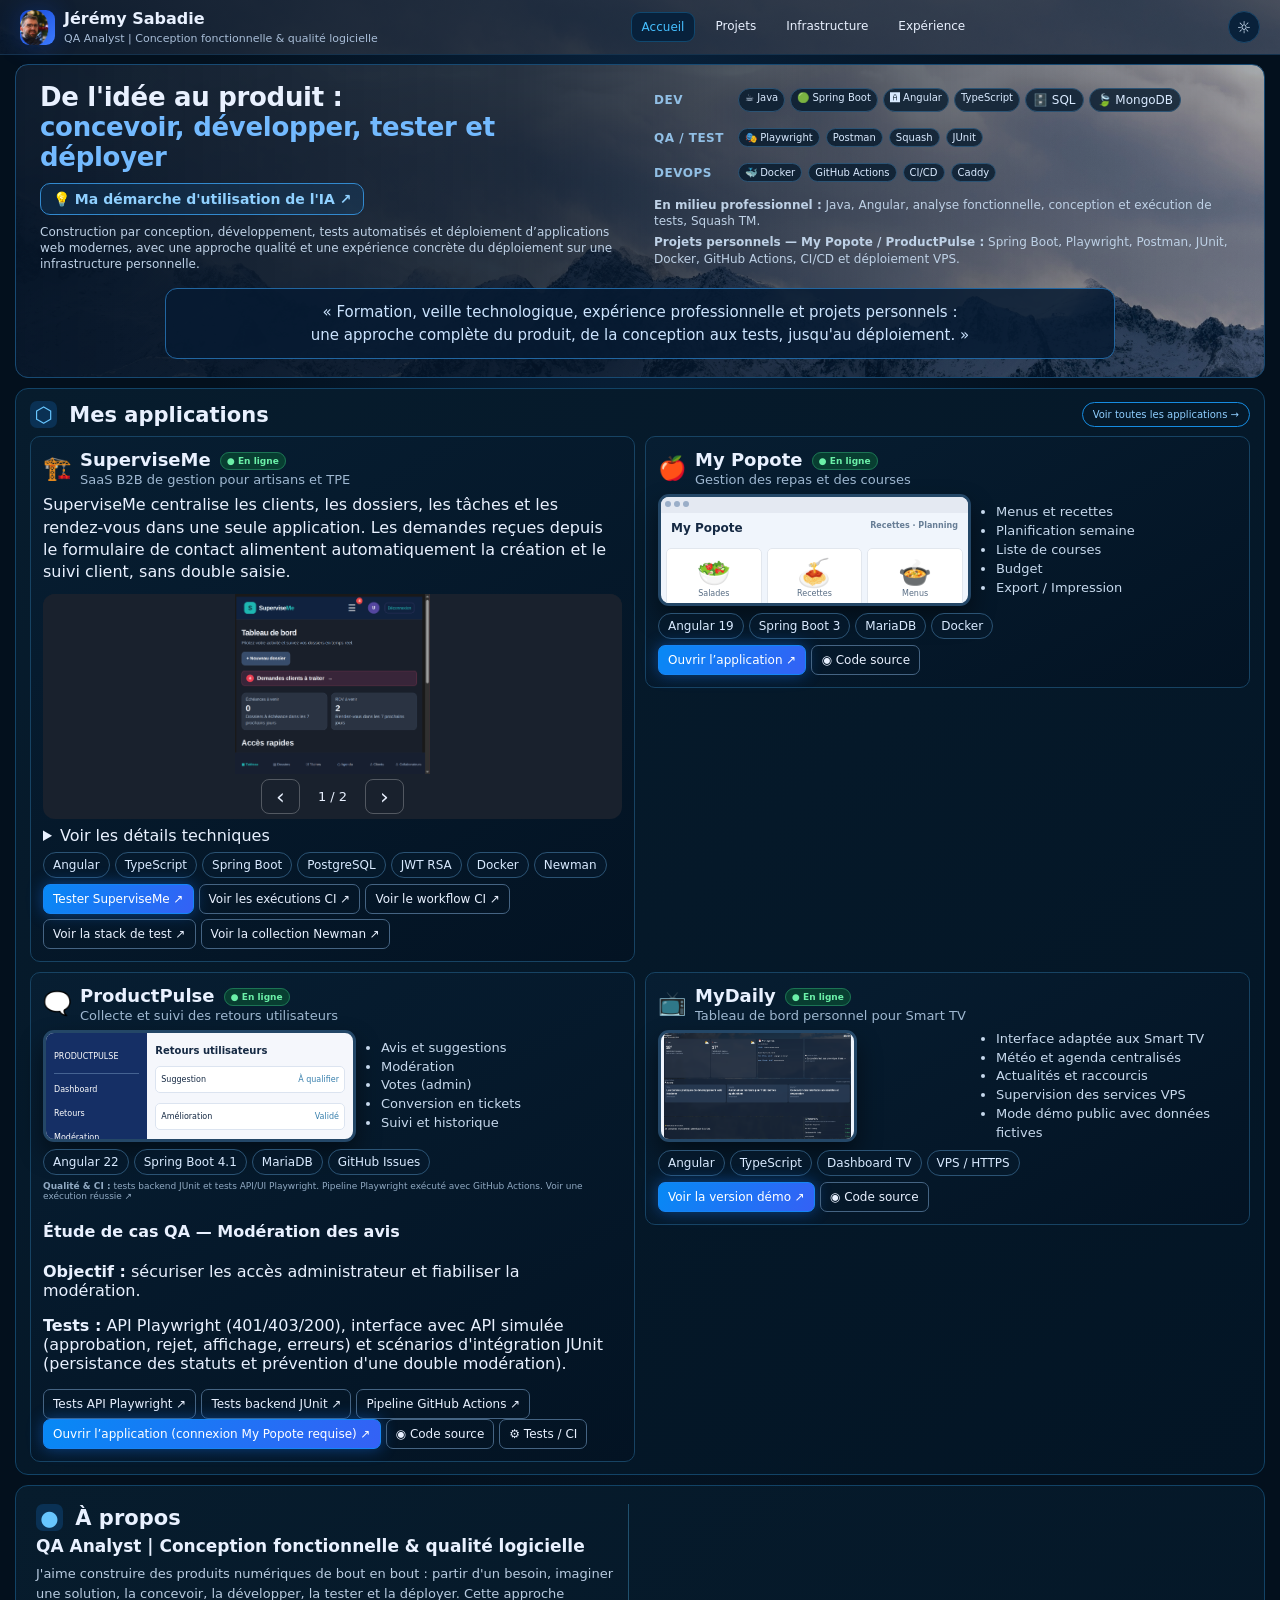
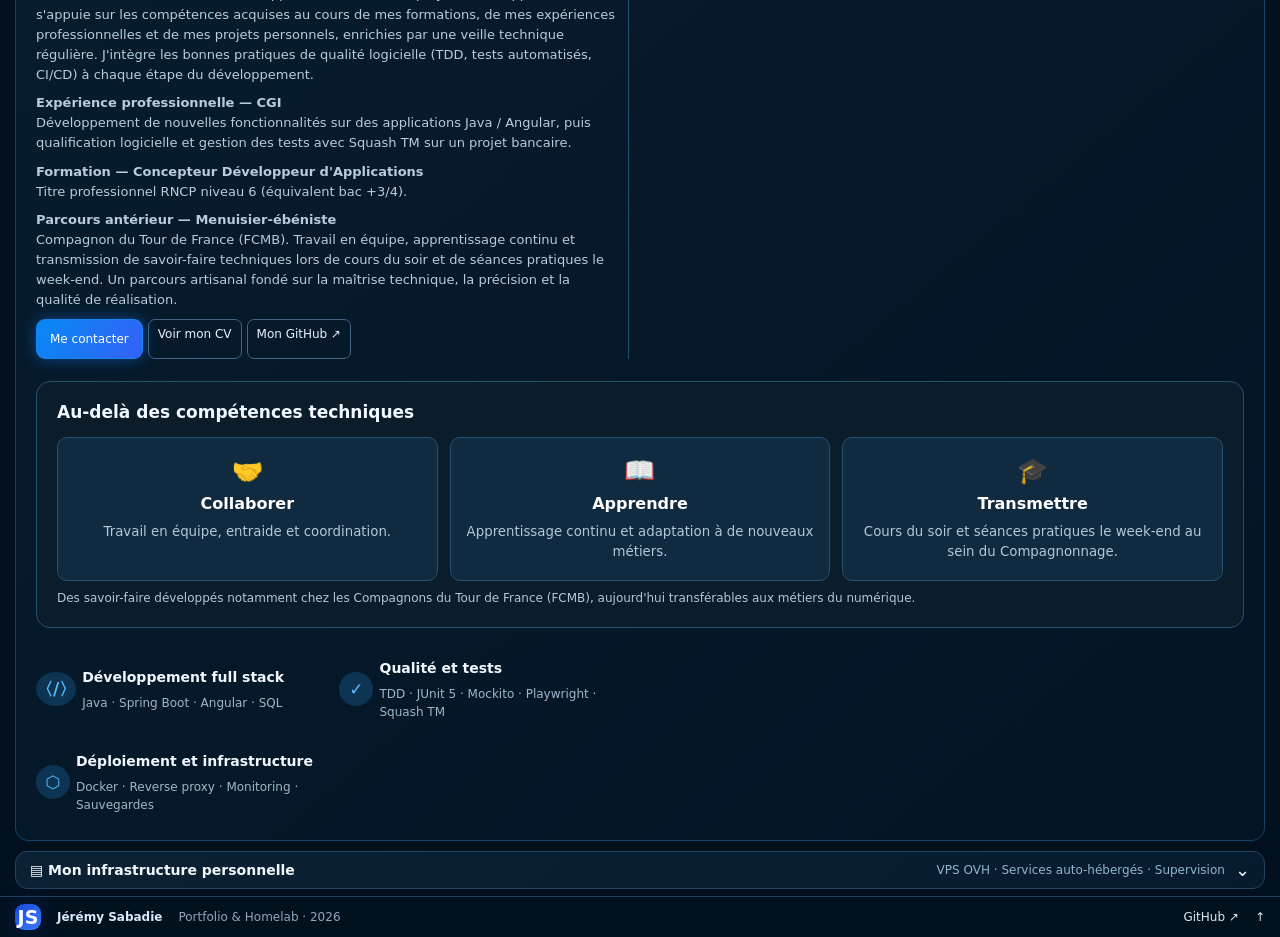
==== commit 60d24203: "fix: preuves QA ProductPulse et mention SSO My Popote" ====
--- a/index.html
+++ b/index.html
@@ -424,7 +424,7 @@
 
 <div class="actions" id="productpulse-qa-proofs">
     <a href="https://github.com/Jeremy-Sabadie/productPulse/blob/main/frontEnd/tests/api/feedback-admin.spec.ts" target="_blank" rel="noopener noreferrer">Tests API Playwright ↗</a>
-    <a href="https://github.com/Jeremy-Sabadie/productPulse/blob/main/backend/src/test/java/com/product_pulse/product_pulseAPI/feedback/service/FeedbackServiceTest.java" target="_blank" rel="noopener noreferrer">Tests backend JUnit ↗</a>
+    <a href="https://github.com/Jeremy-Sabadie/productPulse/blob/develop/backend/src/test/java/com/product_pulse/product_pulseAPI/feedback/service/FeedbackModerationIntegrationTest.java" target="_blank" rel="noopener noreferrer">Tests backend JUnit ↗</a>
     <a href="https://github.com/Jeremy-Sabadie/productPulse/blob/develop/.github/workflows/playwright.yml" target="_blank" rel="noopener noreferrer">Pipeline GitHub Actions ↗</a>
 </div>
 
@@ -436,7 +436,7 @@
                             target="_blank"
                             rel="noopener"
                         >
-                            Ouvrir l’application ↗
+                            Ouvrir l’application (connexion My Popote requise) ↗
                         </a>
 
                         <a
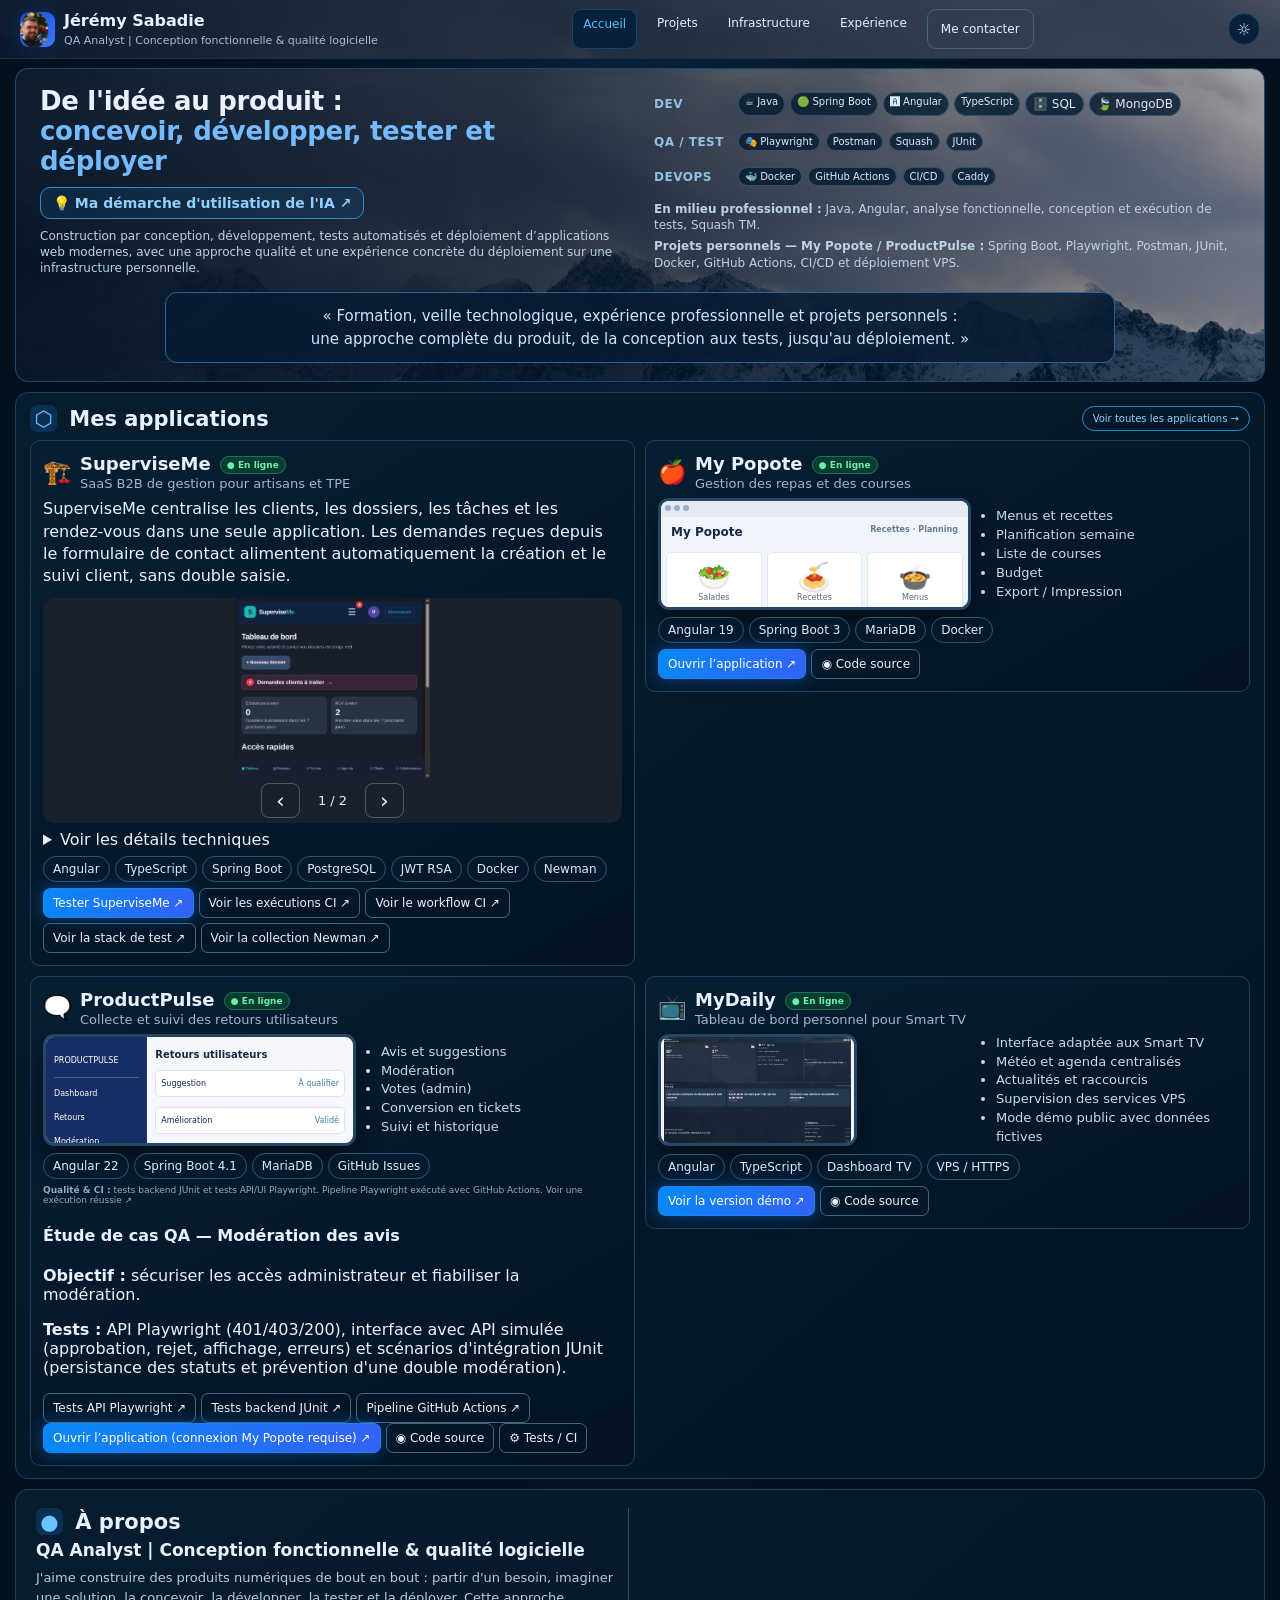
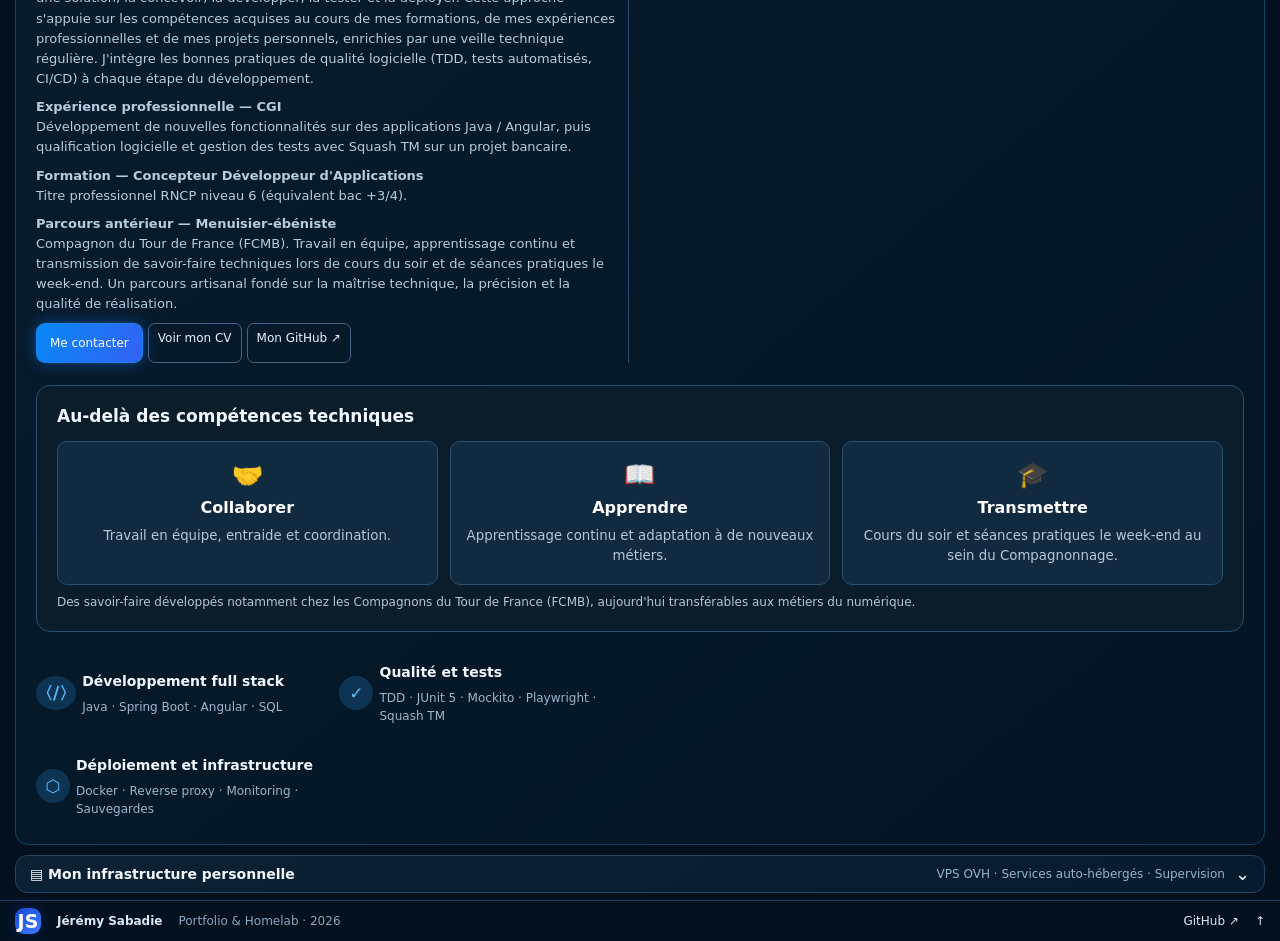
==== commit 4da6e4ed: "feat: ajout bouton Me contacter dans la navigation" ====
--- a/index.html
+++ b/index.html
@@ -28,6 +28,7 @@
             <a href="#projets">Projets</a>
             <a href="#infra">Infrastructure</a>
             <a href="#apropos">Expérience</a>
+            <button type="button" class="nav-contact-cta" onclick="document.getElementById('open-contact').click()">Me contacter</button>
         </nav>
 
         <button id="theme" class="theme"
--- a/style.css
+++ b/style.css
@@ -1887,3 +1887,28 @@
     padding: 20px;
   }
 }
+
+.top nav button.nav-contact-cta {
+  appearance: none;
+  background: transparent;
+  color: inherit;
+  padding: 12px 13px;
+  border: 1px solid #456483;
+  border-radius: 9px;
+  font-family: inherit;
+  font-size: 12px;
+  font-weight: 400;
+  line-height: normal;
+  white-space: nowrap;
+  cursor: pointer;
+}
+
+.top nav button.nav-contact-cta:hover {
+  border-color: #1685f5;
+  color: #7fc8ff;
+}
+
+.top nav button.nav-contact-cta:focus-visible {
+  outline: 2px solid #1685f5;
+  outline-offset: 3px;
+}
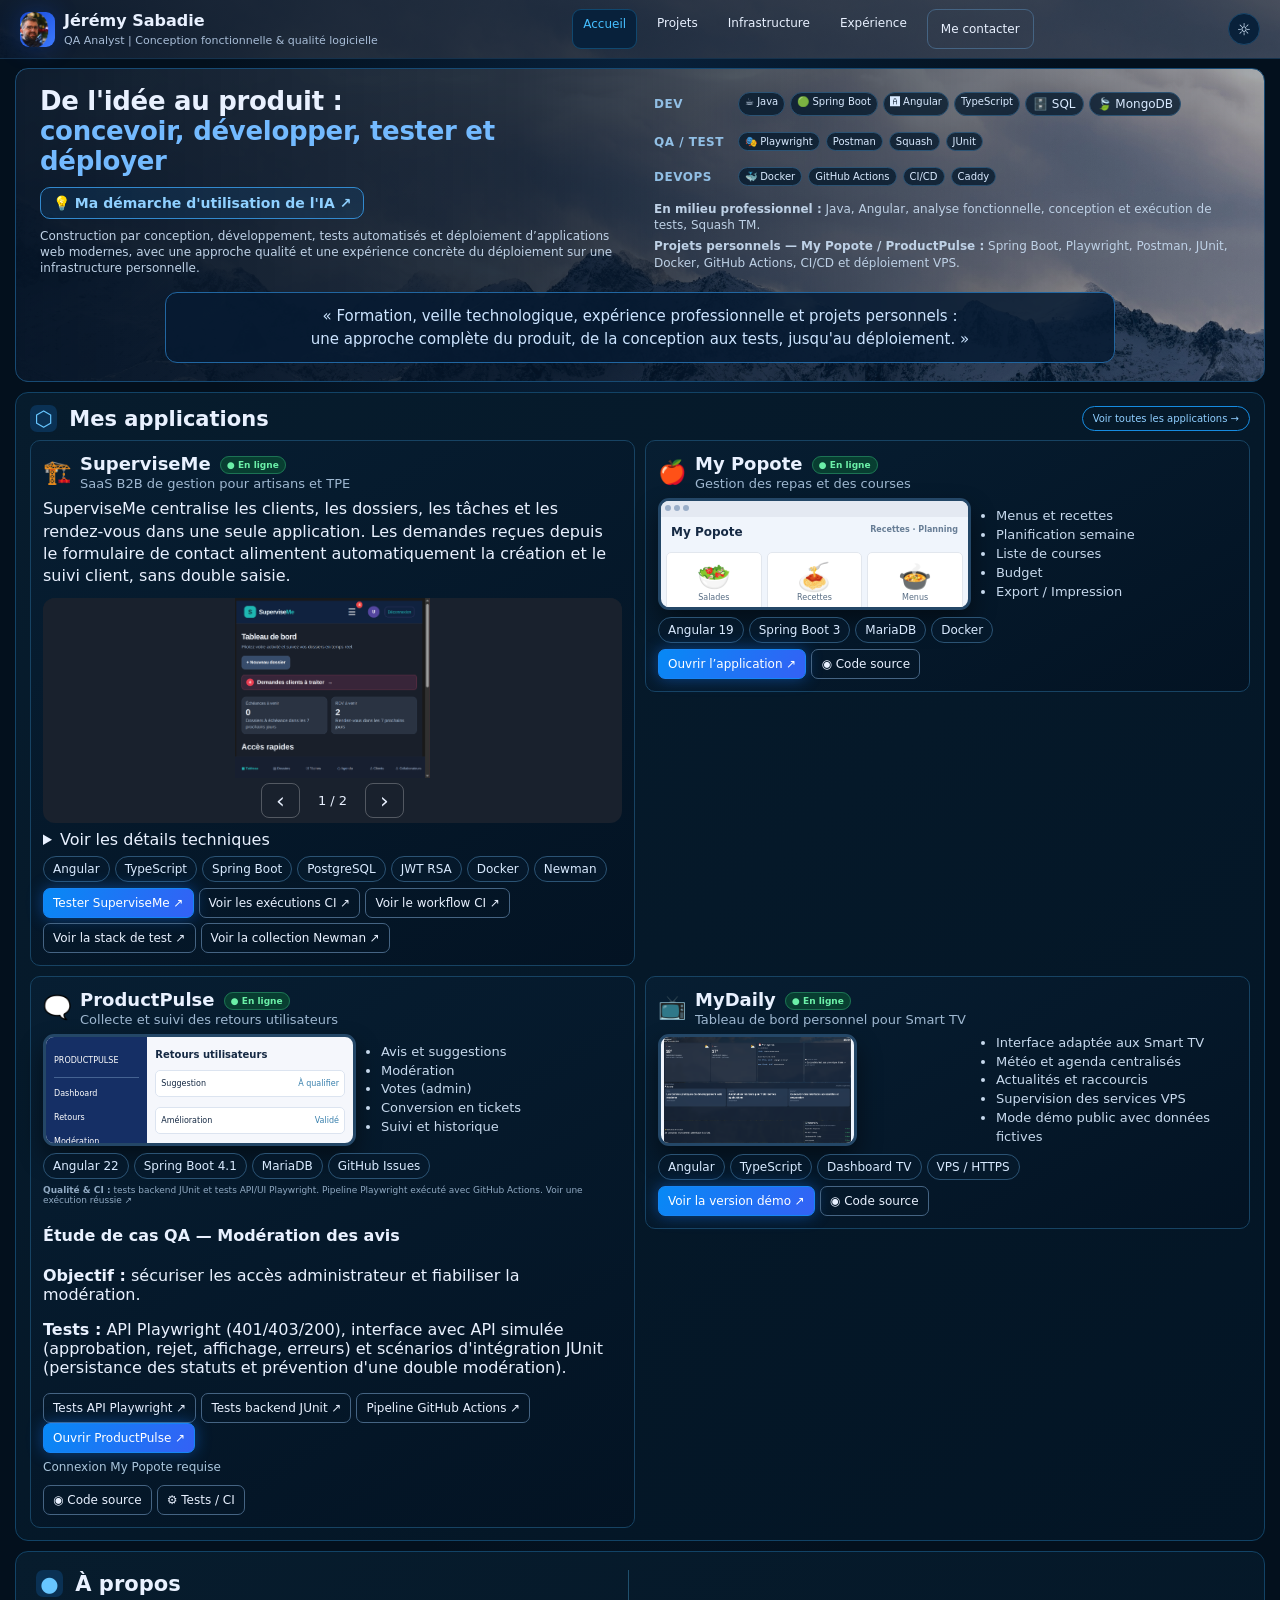
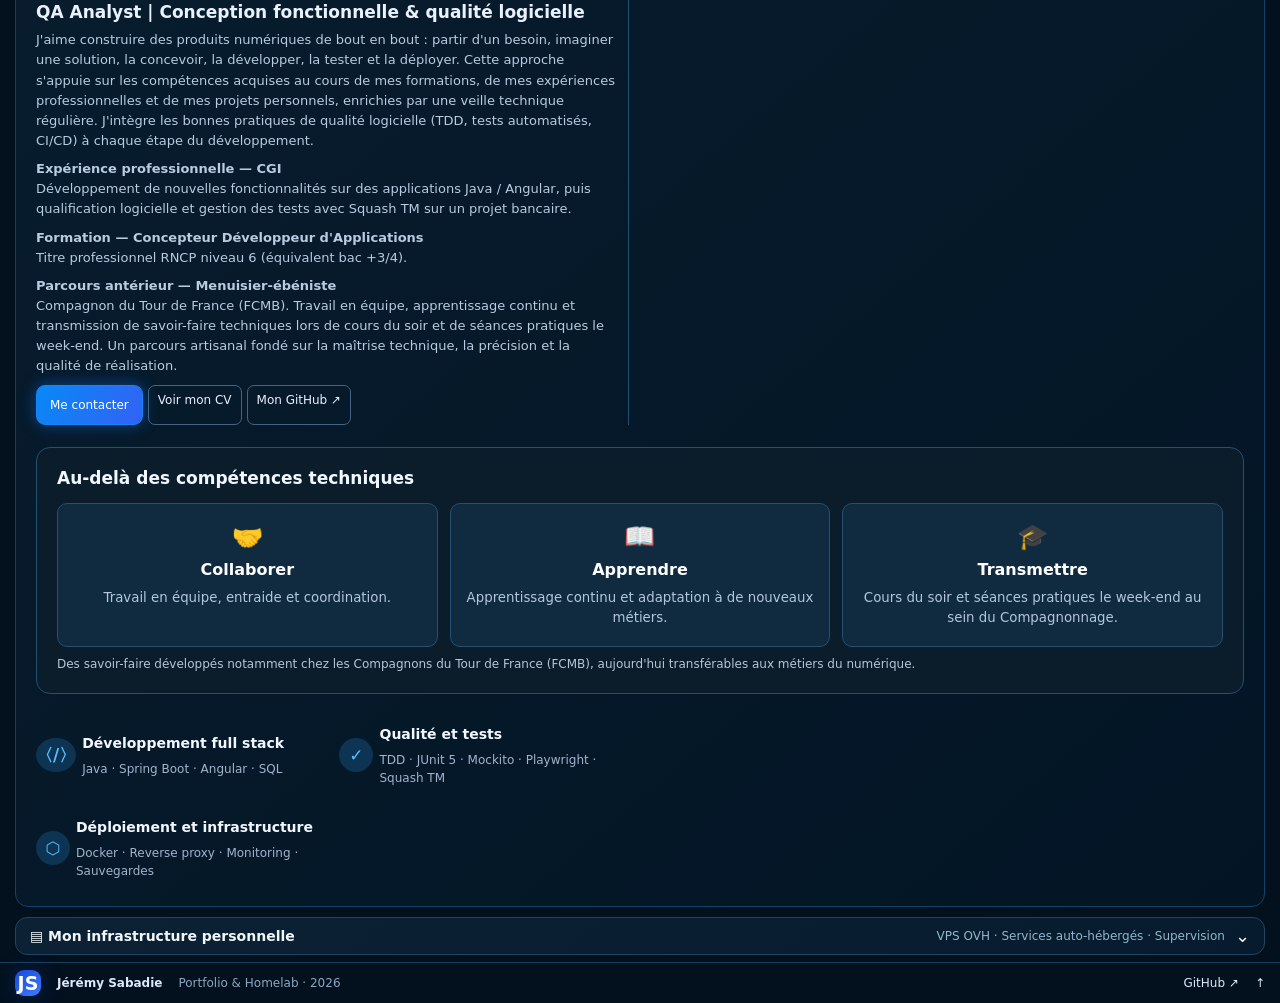
==== commit 4b120ac6: "fix: bouton ProductPulse et retour en haut mobile" ====
--- a/index.html
+++ b/index.html
@@ -432,13 +432,12 @@
                     <div class="actions">
 
                         <a
-                            class="primary"
+                            class="primary productpulse-open"
                             href="https://my-popote.duckdns.org/productpulse/"
                             target="_blank"
                             rel="noopener"
-                        >
-                            Ouvrir l’application (connexion My Popote requise) ↗
-                        </a>
+                        >Ouvrir ProductPulse ↗</a>
+<small class="productpulse-login-note">Connexion My Popote requise</small>
 
                         <a
                             href="https://github.com/Jeremy-Sabadie/productPulse"
@@ -893,6 +892,29 @@
 
 <script src="script.js"></script>
 
+
+<button id="back-to-top" type="button"
+ aria-label="Revenir en haut de la page"
+ title="Retour en haut">↑</button>
+<script>
+(() => {
+  const btn = document.getElementById('back-to-top');
+  const refresh = () => {
+    btn.classList.toggle('visible', window.scrollY > 400);
+  };
+  window.addEventListener('scroll', refresh, {passive:true});
+  btn.addEventListener('click', () => {
+    window.scrollTo({
+      top: 0,
+      behavior: window.matchMedia(
+        '(prefers-reduced-motion: reduce)'
+      ).matches ? 'instant' : 'smooth'
+    });
+  });
+  refresh();
+})();
+</script>
+
 </body>
 
 </html>
--- a/style.css
+++ b/style.css
@@ -1912,3 +1912,234 @@
   outline: 2px solid #1685f5;
   outline-offset: 3px;
 }
+
+/* Mobile : CTA contact visible sans défilement du menu */
+@media (max-width: 720px) {
+  .top nav .nav-contact-cta {
+    order: -1;
+    flex-shrink: 0;
+  }
+}
+
+/* Correctif responsive mobile — 18/11/2026 */
+@media (max-width: 720px) {
+  html, body {
+    width: 100%;
+    min-width: 0;
+  }
+
+  main {
+    display: flex;
+    flex-direction: column;
+    width: 100%;
+    min-width: 0;
+    padding: 12px;
+    gap: 14px;
+  }
+
+  main > *,
+  .hero,
+  .hero-copy,
+  .panel,
+  .project,
+  .about,
+  .infra-details {
+    width: 100%;
+    max-width: 100%;
+    min-width: 0;
+  }
+
+  .hero {
+    display: flex;
+    flex-direction: column;
+    padding: 22px 16px;
+    gap: 16px;
+  }
+
+  .hero-copy,
+  .hero blockquote {
+    max-width: 100%;
+    min-width: 0;
+  }
+
+  .hero h1 {
+    font-size: clamp(25px, 7vw, 34px);
+    line-height: 1.2;
+    overflow-wrap: break-word;
+  }
+
+  .hero p {
+    font-size: 15px;
+    line-height: 1.6;
+  }
+
+  .hero blockquote {
+    margin: 0;
+    padding: 14px;
+  }
+
+  .chips {
+    display: flex;
+    flex-wrap: wrap;
+    gap: 8px;
+  }
+
+  .chips span {
+    max-width: 100%;
+    overflow-wrap: anywhere;
+  }
+
+  .projects,
+  .project-content,
+  .system-grid,
+  .about {
+    display: grid;
+    grid-template-columns: minmax(0, 1fr);
+  }
+
+  .services {
+    grid-template-columns: repeat(2, minmax(0, 1fr));
+  }
+
+  .top {
+    display: flex;
+    flex-wrap: wrap;
+    gap: 12px;
+    padding: 12px;
+  }
+
+  .top nav {
+    display: flex;
+    flex-wrap: wrap;
+    width: 100%;
+    min-width: 0;
+    overflow: visible;
+  }
+
+  .top nav a {
+    padding: 9px;
+  }
+
+  .panel,
+  .project {
+    padding: 16px;
+  }
+
+  img, video, iframe {
+    max-width: 100%;
+    height: auto;
+  }
+
+  .section-head,
+  .actions {
+    flex-wrap: wrap;
+  }
+
+  p, li, a, small {
+    overflow-wrap: break-word;
+  }
+}
+
+/* Navigation mobile compacte — correctif ciblé */
+@media screen and (max-width: 720px) {
+  .top {
+    align-items: center;
+    gap: 10px;
+    padding: 12px;
+  }
+
+  .top .identity {
+    flex: 1 1 auto;
+    min-width: 0;
+  }
+
+  .top nav {
+    order: 3;
+    display: flex;
+    flex-wrap: nowrap;
+    width: 100%;
+    min-width: 0;
+    gap: 6px;
+    overflow-x: auto;
+    overflow-y: hidden;
+    scrollbar-width: thin;
+    -webkit-overflow-scrolling: touch;
+    padding: 4px 0 8px;
+  }
+
+  .top nav a,
+  .top nav button.nav-contact-cta {
+    flex: 0 0 auto;
+    white-space: nowrap;
+    font-size: 12px;
+    padding: 9px 11px;
+  }
+
+  .top nav .nav-contact-cta {
+    order: 0;
+  }
+
+  .theme {
+    flex-shrink: 0;
+  }
+}
+
+
+/* UX MOBILE — PRODUCTPULSE ET RETOUR HAUT */
+.productpulse-open {
+  flex: 0 0 auto;
+  width: fit-content;
+  max-width: 100%;
+  white-space: normal !important;
+  text-align: center;
+}
+
+.productpulse-login-note {
+  display: block;
+  flex: 0 0 100%;
+  width: 100%;
+  font-size: 12px;
+  color: #a9c5dc;
+  margin: 2px 0 6px;
+}
+
+#back-to-top {
+  position: fixed;
+  right: 18px;
+  bottom: calc(22px + env(safe-area-inset-bottom, 0px));
+  z-index: 900;
+  width: 48px;
+  height: 48px;
+  border: 1px solid #3699df;
+  border-radius: 50%;
+  background: #09213a;
+  color: #fff;
+  font-size: 26px;
+  cursor: pointer;
+  box-shadow: 0 4px 18px #0008;
+  opacity: 0;
+  visibility: hidden;
+  pointer-events: none;
+  transform: translateY(10px);
+  transition: opacity .2s, transform .2s, visibility .2s;
+}
+
+#back-to-top.visible {
+  opacity: 1;
+  visibility: visible;
+  pointer-events: auto;
+  transform: translateY(0);
+}
+
+#back-to-top:focus-visible {
+  outline: 3px solid #73baff;
+  outline-offset: 3px;
+}
+
+@media (min-width: 721px) {
+  #back-to-top { display: none; }
+}
+
+@media (prefers-reduced-motion: reduce) {
+  #back-to-top { transition: none; }
+}
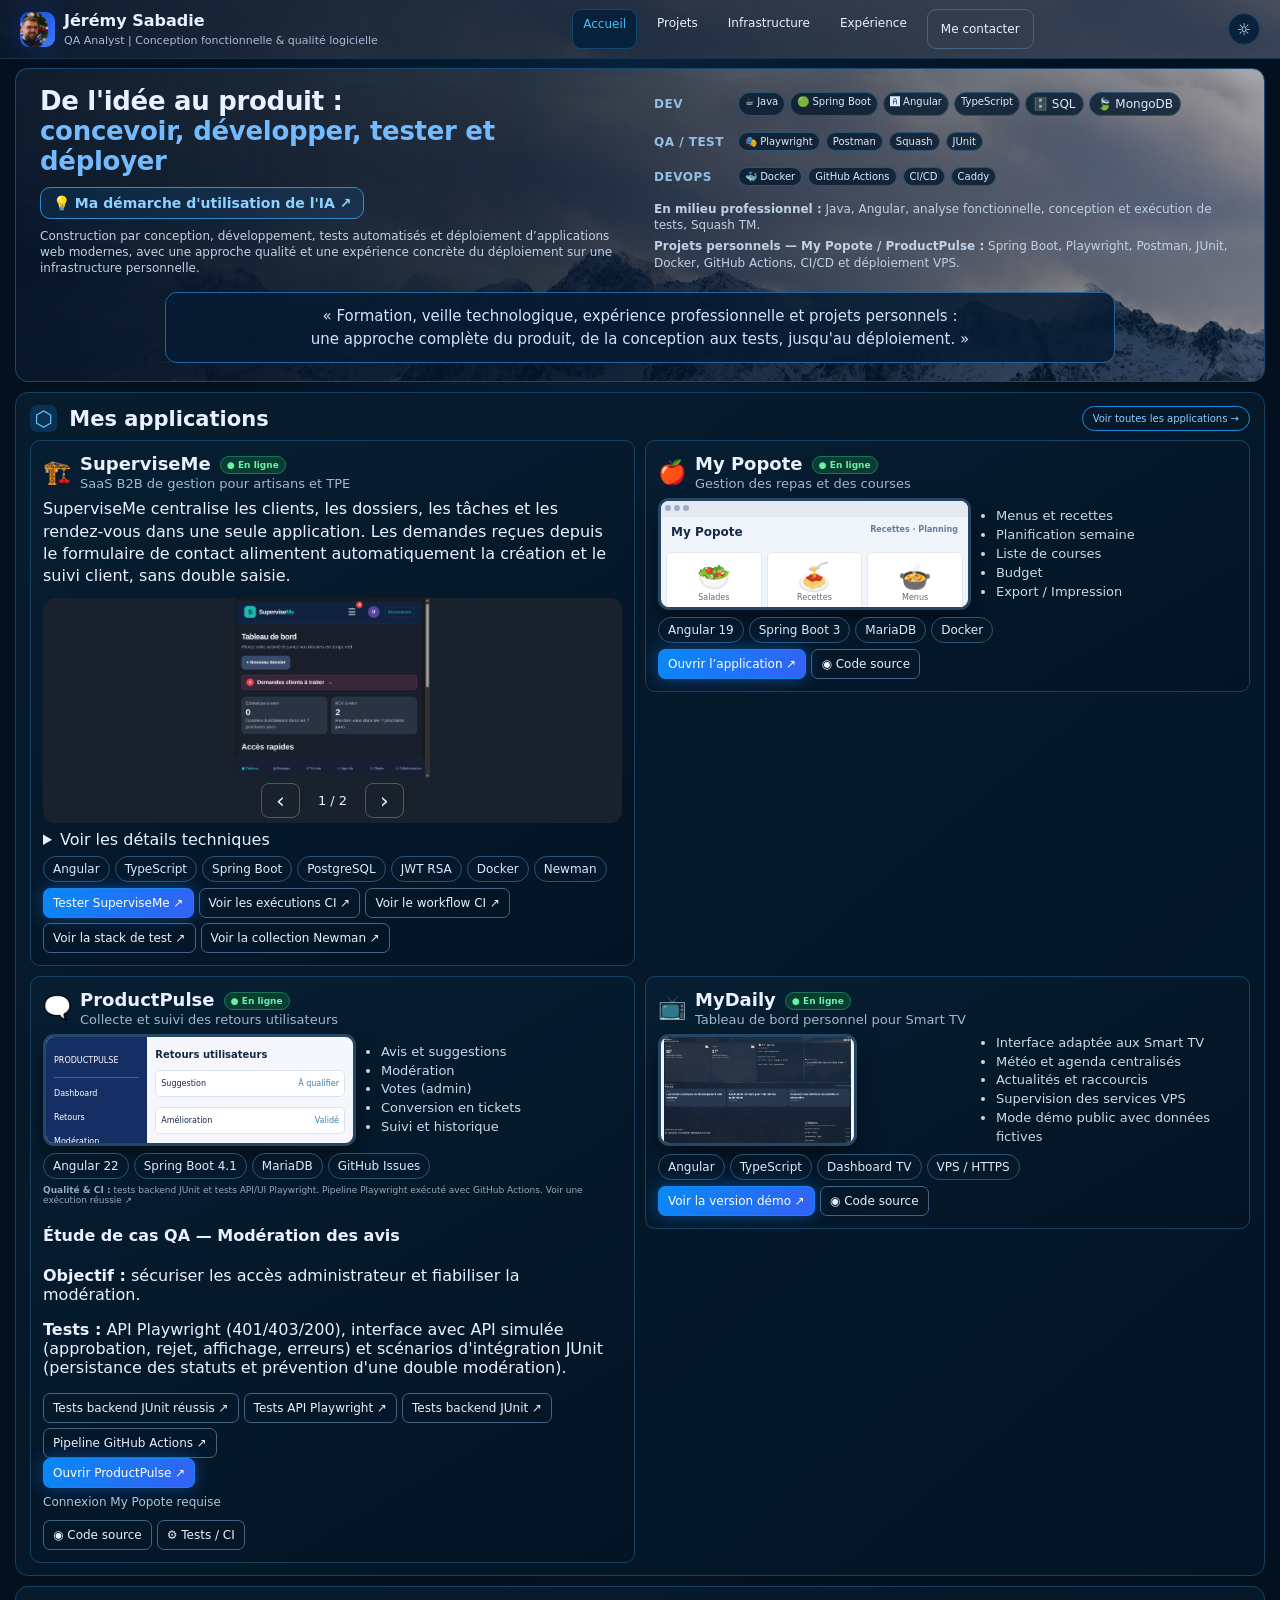
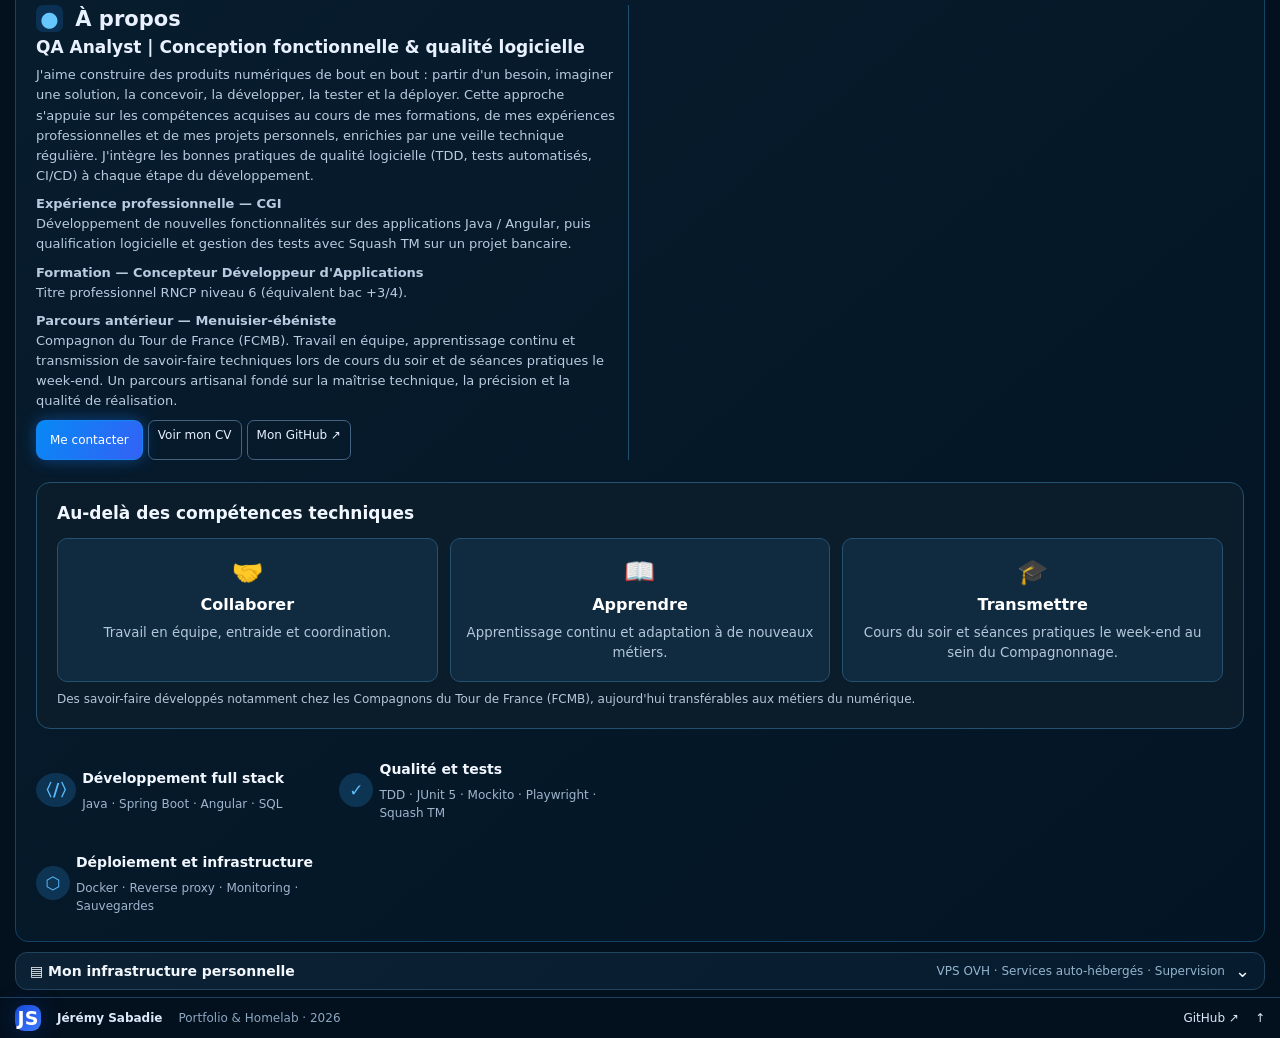
==== commit 33fd3abc: "docs: add successful ProductPulse JUnit CI evidence" ====
--- a/index.html
+++ b/index.html
@@ -23,7 +23,12 @@
             </span>
         </a>
 
-        <nav>
+
+        <button class="mobile-menu-button" type="button"
+                aria-label="Ouvrir le menu"
+                aria-expanded="false"
+                aria-controls="mobile-main-nav">☰</button>
+        <nav id="mobile-main-nav">
             <a class="active" href="#accueil">Accueil</a>
             <a href="#projets">Projets</a>
             <a href="#infra">Infrastructure</a>
@@ -49,6 +54,15 @@
     <em>concevoir, développer, tester et déployer</em>
 </h1>
 
+
+<div class="mobile-recruiter-intro">
+  <p>QA Analyst · Conception, développement et qualité logicielle</p>
+  <div class="mobile-recruiter-actions">
+    <a class="primary" href="#projets">Voir mes projets</a>
+    <a class="outline" href="assets/cv-jeremy-sabadie.pdf"
+       target="_blank" rel="noopener">Mon CV ↗</a>
+  </div>
+</div>
 <button type="button" class="ai-policy-link" id="open-ai-policy">
     💡 Ma démarche d'utilisation de l'IA ↗
 </button>
@@ -424,6 +438,8 @@
 </div>
 
 <div class="actions" id="productpulse-qa-proofs">
+    <a href="https://github.com/Jeremy-Sabadie/productPulse/actions/runs/44562226931/job/135694320695"
+       target="_blank" rel="noopener noreferrer">Tests backend JUnit réussis ↗</a>
     <a href="https://github.com/Jeremy-Sabadie/productPulse/blob/main/frontEnd/tests/api/feedback-admin.spec.ts" target="_blank" rel="noopener noreferrer">Tests API Playwright ↗</a>
     <a href="https://github.com/Jeremy-Sabadie/productPulse/blob/develop/backend/src/test/java/com/product_pulse/product_pulseAPI/feedback/service/FeedbackModerationIntegrationTest.java" target="_blank" rel="noopener noreferrer">Tests backend JUnit ↗</a>
     <a href="https://github.com/Jeremy-Sabadie/productPulse/blob/develop/.github/workflows/playwright.yml" target="_blank" rel="noopener noreferrer">Pipeline GitHub Actions ↗</a>
@@ -795,7 +811,7 @@
             GitHub ↗
         </a>
 
-        <a href="#accueil">↑</a>
+        <a href="#accueil" aria-label="Retour en haut de page" title="Retour en haut">↑</a>
 
     </footer>
 
@@ -884,6 +900,10 @@
     </button>
   </form>
 
+  <p class="contact-email-fallback">
+    Vous préférez écrire directement ?
+    <a href="mailto:sabadie.jeremy@gmail.com">sabadie.jeremy@gmail.com</a>
+  </p>
   <p class="contact-privacy">
     Vos informations sont utilisées uniquement pour répondre à votre
     demande. Envoi traité par Formspree.
@@ -895,7 +915,7 @@
 
 <button id="back-to-top" type="button"
  aria-label="Revenir en haut de la page"
- title="Retour en haut">↑</button>
+ title="Retour en haut">↑ <span>Retour en haut</span></button>
 <script>
 (() => {
   const btn = document.getElementById('back-to-top');
@@ -915,6 +935,85 @@
 })();
 </script>
 
+
+<script>
+/* refonte-mobile-recruteur-2026 */
+(() => {
+  const mobile = window.matchMedia('(max-width: 720px)');
+  const nav = document.getElementById('mobile-main-nav');
+  const toggle = document.querySelector('.mobile-menu-button');
+
+  function closeMenu() {
+    nav.classList.remove('mobile-nav-open');
+    toggle.setAttribute('aria-expanded', 'false');
+    toggle.setAttribute('aria-label', 'Ouvrir le menu');
+  }
+
+  toggle.addEventListener('click', () => {
+    const open = nav.classList.toggle('mobile-nav-open');
+    toggle.setAttribute('aria-expanded', String(open));
+    toggle.setAttribute('aria-label', open ? 'Fermer le menu' : 'Ouvrir le menu');
+  });
+
+  nav.addEventListener('click', e => {
+    if (e.target.closest('a, button')) closeMenu();
+  });
+
+  document.addEventListener('keydown', e => {
+    if (e.key === 'Escape') closeMenu();
+  });
+
+  const moved = [];
+
+  function makeDetails(parent, elements, label) {
+    if (!elements.length) return;
+    const details = document.createElement('details');
+    details.className = 'mobile-collapsible';
+    const summary = document.createElement('summary');
+    summary.textContent = label;
+    details.append(summary);
+
+    const positions = elements.map(el => {
+      const placeholder = document.createComment('position-originale');
+      el.before(placeholder);
+      details.append(el);
+      return [el, placeholder];
+    });
+
+    positions[0][1].after(details);
+    moved.push({details, positions});
+  }
+
+  function update() {
+    closeMenu();
+
+    if (mobile.matches && !moved.length) {
+      document.querySelectorAll('.projects > .project').forEach(card => {
+        const elements = Array.from(card.children).filter(el =>
+          !el.classList.contains('project-title') &&
+          !el.classList.contains('actions')
+        );
+        makeDetails(card, elements, 'Voir la présentation et les preuves');
+      });
+
+      document.querySelectorAll('.hero-expertise').forEach(el => {
+        makeDetails(el.parentElement, [el], 'Compétences et technologies');
+      });
+    }
+
+    if (!mobile.matches && moved.length) {
+      moved.reverse().forEach(({details, positions}) => {
+        positions.forEach(([el, placeholder]) => placeholder.replaceWith(el));
+        details.remove();
+      });
+      moved.length = 0;
+    }
+  }
+
+  update();
+  mobile.addEventListener('change', update);
+})();
+</script>
 </body>
 
 </html>
--- a/style.css
+++ b/style.css
@@ -1915,10 +1915,7 @@
 
 /* Mobile : CTA contact visible sans défilement du menu */
 @media (max-width: 720px) {
-  .top nav .nav-contact-cta {
-    order: -1;
-    flex-shrink: 0;
-  }
+
 }
 
 /* Correctif responsive mobile — 18/11/2026 */
@@ -2040,6 +2037,25 @@
   }
 }
 
+/* MyDaily : capture adaptée à la largeur mobile */
+@media (max-width: 720px) {
+  .preview.mydaily-preview {
+    width: 100%;
+    min-width: 0;
+    max-width: 100%;
+    height: auto;
+    overflow: hidden;
+  }
+
+  .preview.mydaily-preview img {
+    display: block;
+    width: 100%;
+    max-width: 100%;
+    height: auto;
+    object-fit: contain;
+  }
+}
+
 /* Navigation mobile compacte — correctif ciblé */
 @media screen and (max-width: 720px) {
   .top {
@@ -2056,14 +2072,11 @@
   .top nav {
     order: 3;
     display: flex;
-    flex-wrap: nowrap;
+    flex-wrap: wrap;
     width: 100%;
     min-width: 0;
     gap: 6px;
-    overflow-x: auto;
-    overflow-y: hidden;
-    scrollbar-width: thin;
-    -webkit-overflow-scrolling: touch;
+    overflow: visible;
     padding: 4px 0 8px;
   }
 
@@ -2143,3 +2156,213 @@
 @media (prefers-reduced-motion: reduce) {
   #back-to-top { transition: none; }
 }
+
+/* refonte-mobile-recruteur-2026 */
+.mobile-menu-button,
+.mobile-recruiter-intro {
+  display: none;
+}
+
+@media (max-width: 720px) {
+  .top {
+    display: grid;
+    grid-template-columns: minmax(0, 1fr) auto auto;
+    gap: 8px;
+    align-items: center;
+    padding: 12px;
+  }
+
+  .top .identity {
+    min-width: 0;
+    gap: 9px;
+  }
+
+  .top .logo {
+    width: 42px;
+    height: 42px;
+    flex-shrink: 0;
+  }
+
+  .top .identity strong {
+    font-size: 14px;
+  }
+
+  .top .identity small {
+    display: none;
+  }
+
+  .top .theme {
+    width: 36px;
+    height: 36px;
+  }
+
+  .mobile-menu-button {
+    display: block;
+    width: 36px;
+    height: 36px;
+    background: #09213a;
+    color: #e9f1ff;
+    border: 1px solid #316184;
+    border-radius: 9px;
+    font-size: 22px;
+    cursor: pointer;
+  }
+
+  .mobile-menu-button:focus-visible {
+    outline: 2px solid #65c7ff;
+    outline-offset: 2px;
+  }
+
+  .top nav#mobile-main-nav {
+    grid-column: 1 / -1;
+    display: none;
+    flex-direction: column;
+    flex-wrap: nowrap;
+    align-items: stretch;
+    width: 100%;
+    gap: 4px;
+    overflow: visible;
+    padding: 6px 0;
+  }
+
+  .top nav#mobile-main-nav.mobile-nav-open {
+    display: flex;
+  }
+
+  .top nav#mobile-main-nav a,
+  .top nav#mobile-main-nav button.nav-contact-cta {
+    display: block;
+    width: 100%;
+    padding: 11px;
+    text-align: left;
+    font-size: 14px;
+  }
+
+  main {
+    padding: 10px 12px 0;
+    gap: 10px;
+  }
+
+  .hero {
+    min-height: 0;
+    padding: 18px 15px;
+    gap: 8px;
+  }
+
+  .hero h1 {
+    font-size: clamp(22px, 6vw, 28px);
+    line-height: 1.2;
+    margin-bottom: 10px;
+  }
+
+  .mobile-recruiter-intro {
+    display: block;
+    position: relative;
+    z-index: 1;
+  }
+
+  .mobile-recruiter-intro p {
+    font-size: 13px;
+    line-height: 1.5;
+    margin: 0 0 12px;
+  }
+
+  .mobile-recruiter-actions {
+    display: flex;
+    flex-wrap: wrap;
+    gap: 8px;
+  }
+
+  .mobile-recruiter-actions a {
+    display: inline-flex;
+    align-items: center;
+    padding: 10px 12px;
+    font-size: 12px;
+    border-radius: 9px;
+  }
+
+  .hero .hero-intro > p:not(.mobile-recruiter-intro p),
+  .hero > blockquote {
+    display: none;
+  }
+
+  .hero .ai-policy-link {
+    margin-top: 10px;
+    font-size: 12px;
+  }
+
+  .hero .hero-expertise {
+    margin: 8px 0;
+  }
+
+  .panel, .project {
+    padding: 13px;
+  }
+
+  .projects {
+    gap: 10px;
+  }
+
+  .project-title {
+    margin-bottom: 8px;
+  }
+
+  .project-title h3 {
+    font-size: 17px;
+  }
+
+  .project-title p {
+    font-size: 13px;
+  }
+
+  .mobile-collapsible {
+    width: 100%;
+    min-width: 0;
+    margin: 8px 0;
+  }
+
+  .mobile-collapsible > summary {
+    cursor: pointer;
+    color: #8bd0ff;
+    border: 1px solid #295371;
+    border-radius: 8px;
+    padding: 10px;
+    font-size: 13px;
+  }
+
+  .mobile-collapsible[open] > summary {
+    margin-bottom: 12px;
+  }
+
+  .project .actions {
+    flex-wrap: wrap;
+    gap: 7px;
+    margin-top: 8px;
+  }
+
+  .project .actions a {
+    max-width: 100%;
+    white-space: normal;
+    padding: 9px 11px;
+    font-size: 12px;
+  }
+}
+
+/* Bouton retour en haut : texte visible */
+#back-to-top {
+    width: auto;
+    min-width: 48px;
+    padding: 0 15px;
+    display: flex;
+    align-items: center;
+    justify-content: center;
+    gap: 8px;
+    border-radius: 25px;
+    font-size: 14px;
+    white-space: nowrap;
+}
+
+#back-to-top span {
+    font-size: 13px;
+    font-weight: 600;
+}
